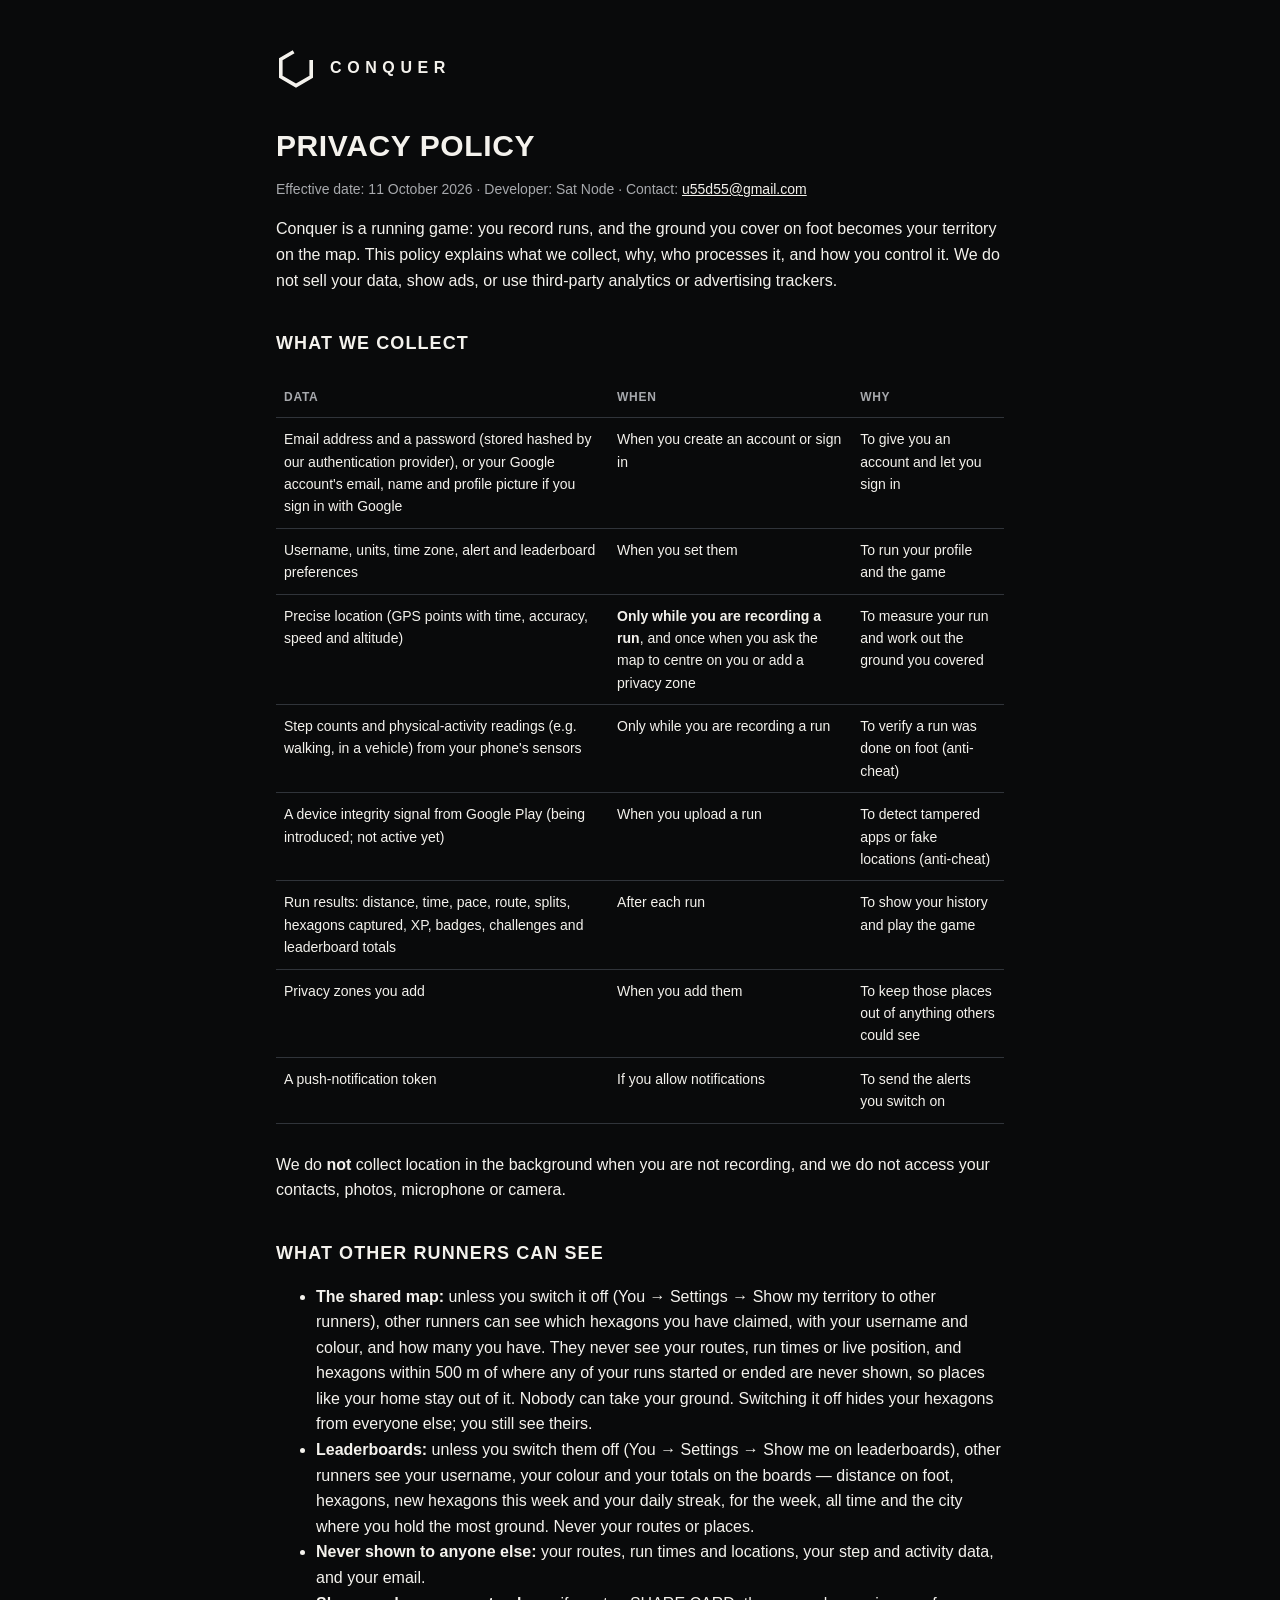
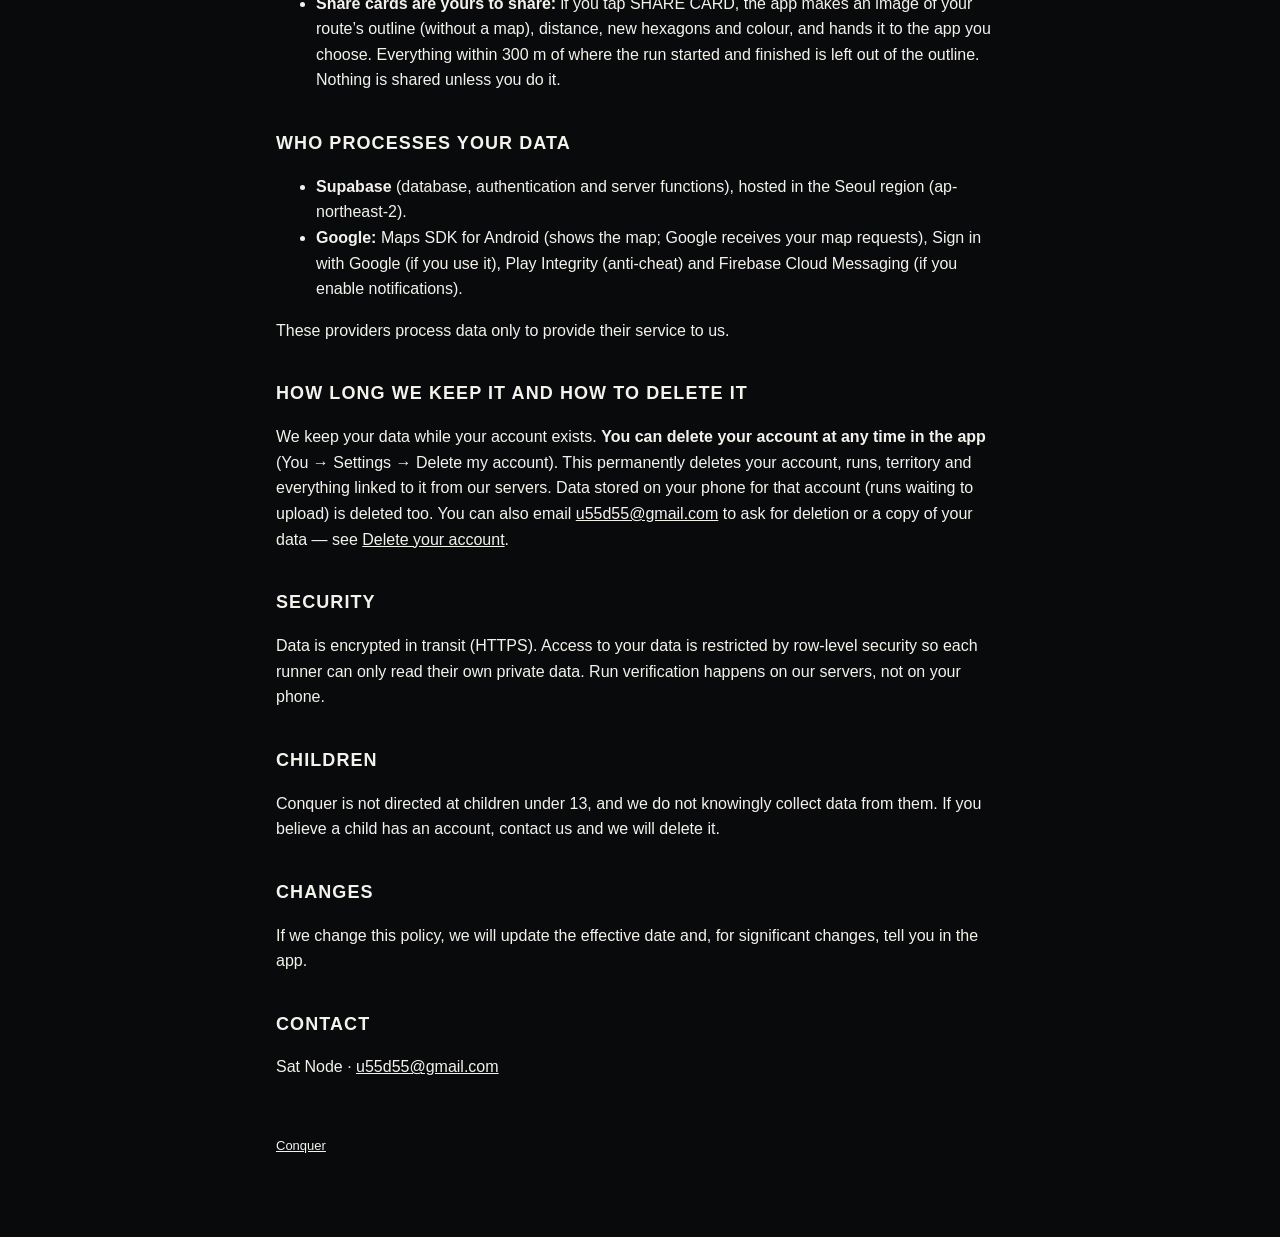
==== privacy/index.html @ f425d503 "Privacy policy: shared territory map (hexes only, 500 m start/end hidden, opt-out) Co-Authored-By: C" ====
<!doctype html>
<html lang="en">
<head>
<meta charset="utf-8">
<meta name="viewport" content="width=device-width, initial-scale=1">
<title>Conquer Privacy Policy</title>
<meta name="description" content="How the Conquer running app collects, uses and protects your data.">
<link rel="stylesheet" href="../style.css">
</head>
<body>
<main>
  <header>
    <svg viewBox="0 0 100 100" aria-hidden="true"><path d="M44 9.5 12 28v44l38 22 38-22V30" fill="none" stroke="#f4f2ed" stroke-width="9"/></svg>
    <a href="../">CONQUER</a>
  </header>
  <h1>Privacy policy</h1>
  <p class="meta">Effective date: 11 October 2026 · Developer: Sat Node · Contact: <a href="mailto:u55d55@gmail.com">u55d55@gmail.com</a></p>

  <p>Conquer is a running game: you record runs, and the ground you cover on foot becomes your territory on the map. This policy explains what we collect, why, who processes it, and how you control it. We do not sell your data, show ads, or use third-party analytics or advertising trackers.</p>

  <h2>What we collect</h2>
  <div class="table-wrap">
  <table>
    <thead><tr><th>Data</th><th>When</th><th>Why</th></tr></thead>
    <tbody>
      <tr><td>Email address and a password (stored hashed by our authentication provider), or your Google account's email, name and profile picture if you sign in with Google</td><td>When you create an account or sign in</td><td>To give you an account and let you sign in</td></tr>
      <tr><td>Username, units, time zone, alert and leaderboard preferences</td><td>When you set them</td><td>To run your profile and the game</td></tr>
      <tr><td>Precise location (GPS points with time, accuracy, speed and altitude)</td><td><strong>Only while you are recording a run</strong>, and once when you ask the map to centre on you or add a privacy zone</td><td>To measure your run and work out the ground you covered</td></tr>
      <tr><td>Step counts and physical-activity readings (e.g. walking, in a vehicle) from your phone's sensors</td><td>Only while you are recording a run</td><td>To verify a run was done on foot (anti-cheat)</td></tr>
      <tr><td>A device integrity signal from Google Play (being introduced; not active yet)</td><td>When you upload a run</td><td>To detect tampered apps or fake locations (anti-cheat)</td></tr>
      <tr><td>Run results: distance, time, pace, route, splits, hexagons captured, XP, badges, challenges and leaderboard totals</td><td>After each run</td><td>To show your history and play the game</td></tr>
      <tr><td>Privacy zones you add</td><td>When you add them</td><td>To keep those places out of anything others could see</td></tr>
      <tr><td>A push-notification token</td><td>If you allow notifications</td><td>To send the alerts you switch on</td></tr>
    </tbody>
  </table>
  </div>
  <p>We do <strong>not</strong> collect location in the background when you are not recording, and we do not access your contacts, photos, microphone or camera.</p>

  <h2>What other runners can see</h2>
  <ul>
    <li><strong>The shared map:</strong> unless you switch it off (You → Settings → Show my territory to other runners), other runners can see which hexagons you have claimed, with your username and colour, and how many you have. They never see your routes, run times or live position, and hexagons within 500 m of where any of your runs started or ended are never shown, so places like your home stay out of it. Nobody can take your ground. Switching it off hides your hexagons from everyone else; you still see theirs.</li>
    <li><strong>Leaderboards:</strong> unless you switch them off (You &rarr; Settings &rarr; Show me on leaderboards), other runners see your username, your colour and your totals on the boards &mdash; distance on foot, hexagons, new hexagons this week and your daily streak, for the week, all time and the city where you hold the most ground. Never your routes or places.</li>
    <li><strong>Never shown to anyone else:</strong> your routes, run times and locations, your step and activity data, and your email.</li>
    <li><strong>Share cards are yours to share:</strong> if you tap SHARE CARD, the app makes an image of your route&rsquo;s outline (without a map), distance, new hexagons and colour, and hands it to the app you choose. Everything within 300 m of where the run started and finished is left out of the outline. Nothing is shared unless you do it.</li>
  </ul>

  <h2>Who processes your data</h2>
  <ul>
    <li><strong>Supabase</strong> (database, authentication and server functions), hosted in the Seoul region (ap-northeast-2).</li>
    <li><strong>Google:</strong> Maps SDK for Android (shows the map; Google receives your map requests), Sign in with Google (if you use it), Play Integrity (anti-cheat) and Firebase Cloud Messaging (if you enable notifications).</li>
  </ul>
  <p>These providers process data only to provide their service to us.</p>

  <h2>How long we keep it and how to delete it</h2>
  <p>We keep your data while your account exists. <strong>You can delete your account at any time in the app</strong> (You → Settings → Delete my account). This permanently deletes your account, runs, territory and everything linked to it from our servers. Data stored on your phone for that account (runs waiting to upload) is deleted too. You can also email <a href="mailto:u55d55@gmail.com">u55d55@gmail.com</a> to ask for deletion or a copy of your data — see <a href="../delete-account/">Delete your account</a>.</p>

  <h2>Security</h2>
  <p>Data is encrypted in transit (HTTPS). Access to your data is restricted by row-level security so each runner can only read their own private data. Run verification happens on our servers, not on your phone.</p>

  <h2>Children</h2>
  <p>Conquer is not directed at children under 13, and we do not knowingly collect data from them. If you believe a child has an account, contact us and we will delete it.</p>

  <h2>Changes</h2>
  <p>If we change this policy, we will update the effective date and, for significant changes, tell you in the app.</p>

  <h2>Contact</h2>
  <p>Sat Node · <a href="mailto:u55d55@gmail.com">u55d55@gmail.com</a></p>
  <footer><a href="../">Conquer</a></footer>
</main>
</body>
</html>
---- style.css ----
:root {
  --bg: #090a0b;
  --panel: #181b1e;
  --line: #30343a;
  --text: #f4f2ed;
  --muted: #a7a9ad;
}
* { box-sizing: border-box; }
body {
  margin: 0;
  background: var(--bg);
  color: var(--text);
  font: 16px/1.6 -apple-system, "Segoe UI", Roboto, Helvetica, Arial, sans-serif;
}
main { max-width: 760px; margin: 0 auto; padding: 48px 16px 80px; }
header { display: flex; align-items: center; gap: 14px; margin-bottom: 40px; }
header svg { width: 40px; height: 40px; flex: none; }
header a { color: var(--text); text-decoration: none; font-weight: 700; letter-spacing: 0.35em; }
h1 { font-size: 30px; line-height: 1.2; text-transform: uppercase; letter-spacing: 0.02em; margin: 0 0 8px; }
h2 { font-size: 18px; text-transform: uppercase; letter-spacing: 0.06em; margin: 36px 0 8px; }
p, li { color: var(--text); }
.meta { color: var(--muted); font-size: 14px; }
a { color: var(--text); }
table { width: 100%; border-collapse: collapse; margin: 12px 0; font-size: 14px; }
th, td { text-align: left; vertical-align: top; padding: 10px 8px; border-bottom: 1px solid var(--line); }
th { color: var(--muted); font-weight: 600; text-transform: uppercase; font-size: 12px; letter-spacing: 0.06em; }
.table-wrap { overflow-x: auto; }
.card { background: var(--panel); border: 1px solid var(--line); border-radius: 12px; padding: 20px; margin: 16px 0; }
footer { margin-top: 56px; color: var(--muted); font-size: 13px; }
nav a { margin-right: 18px; }
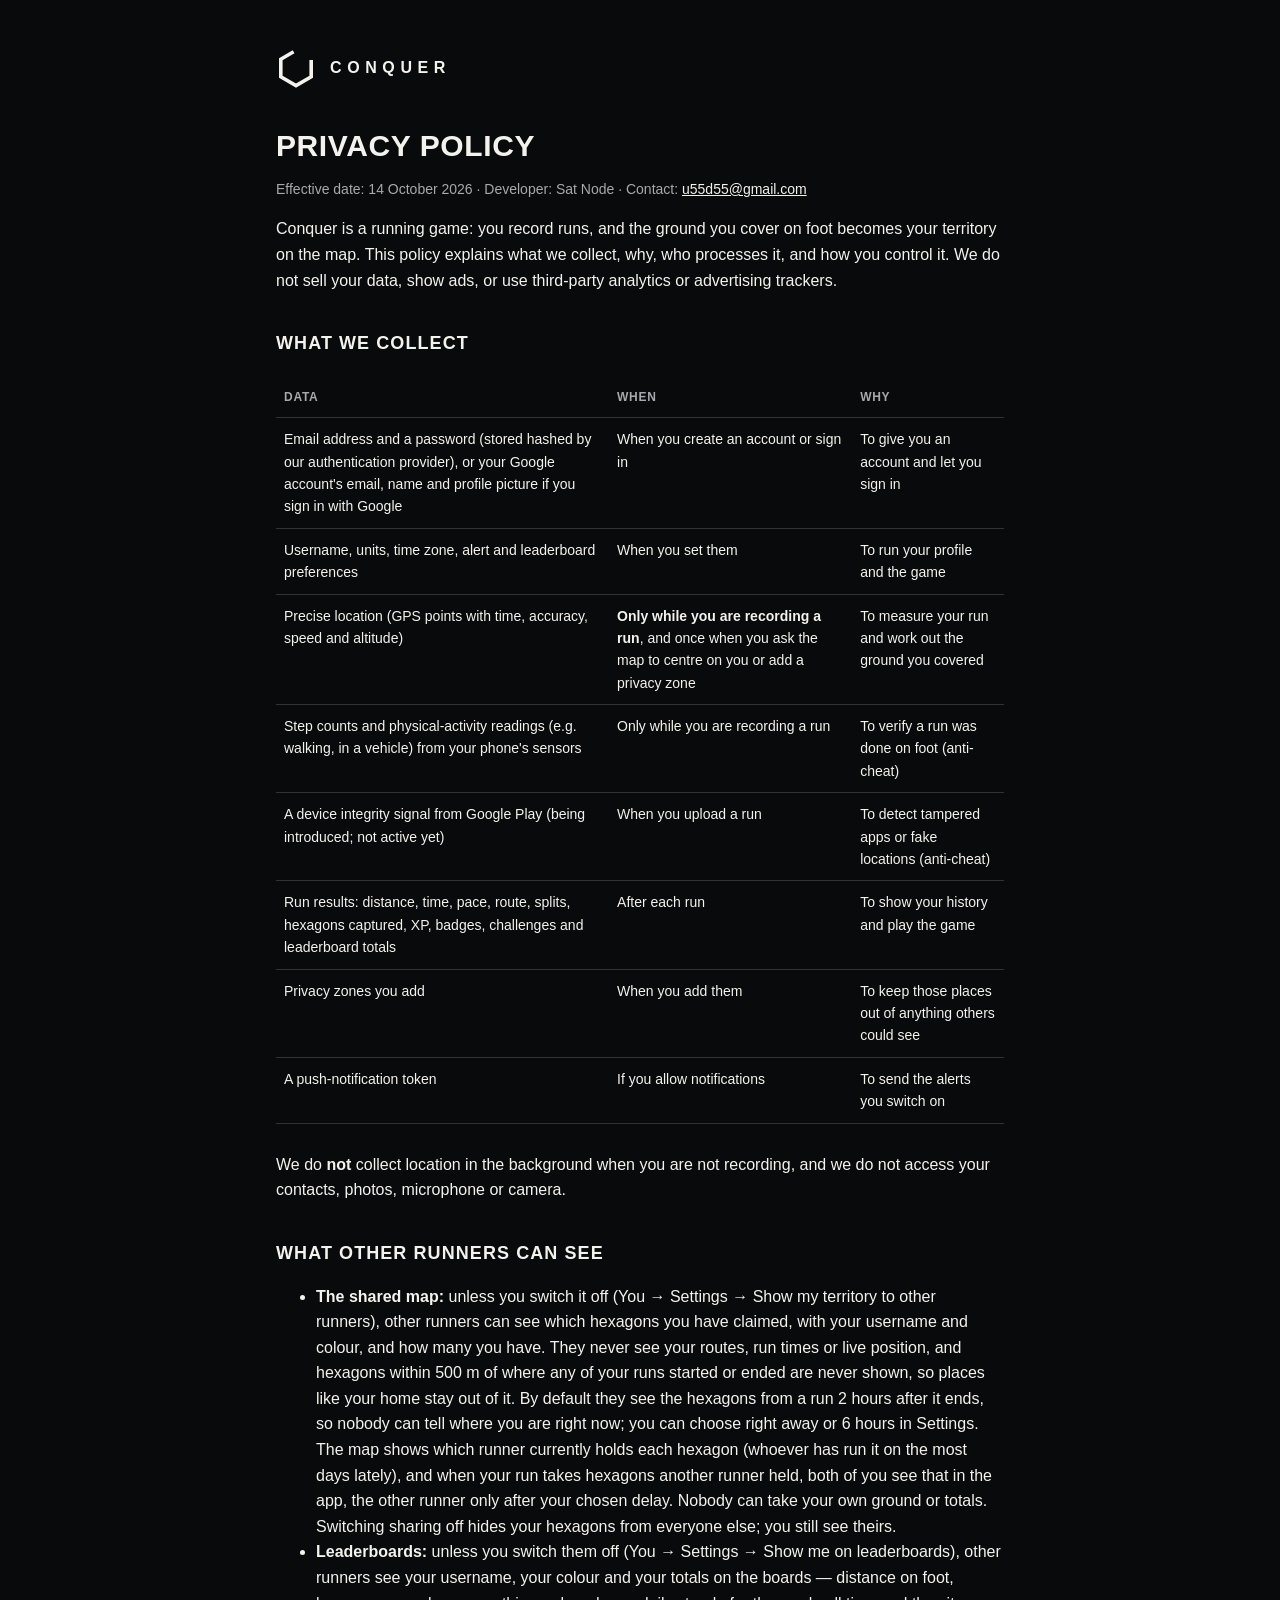
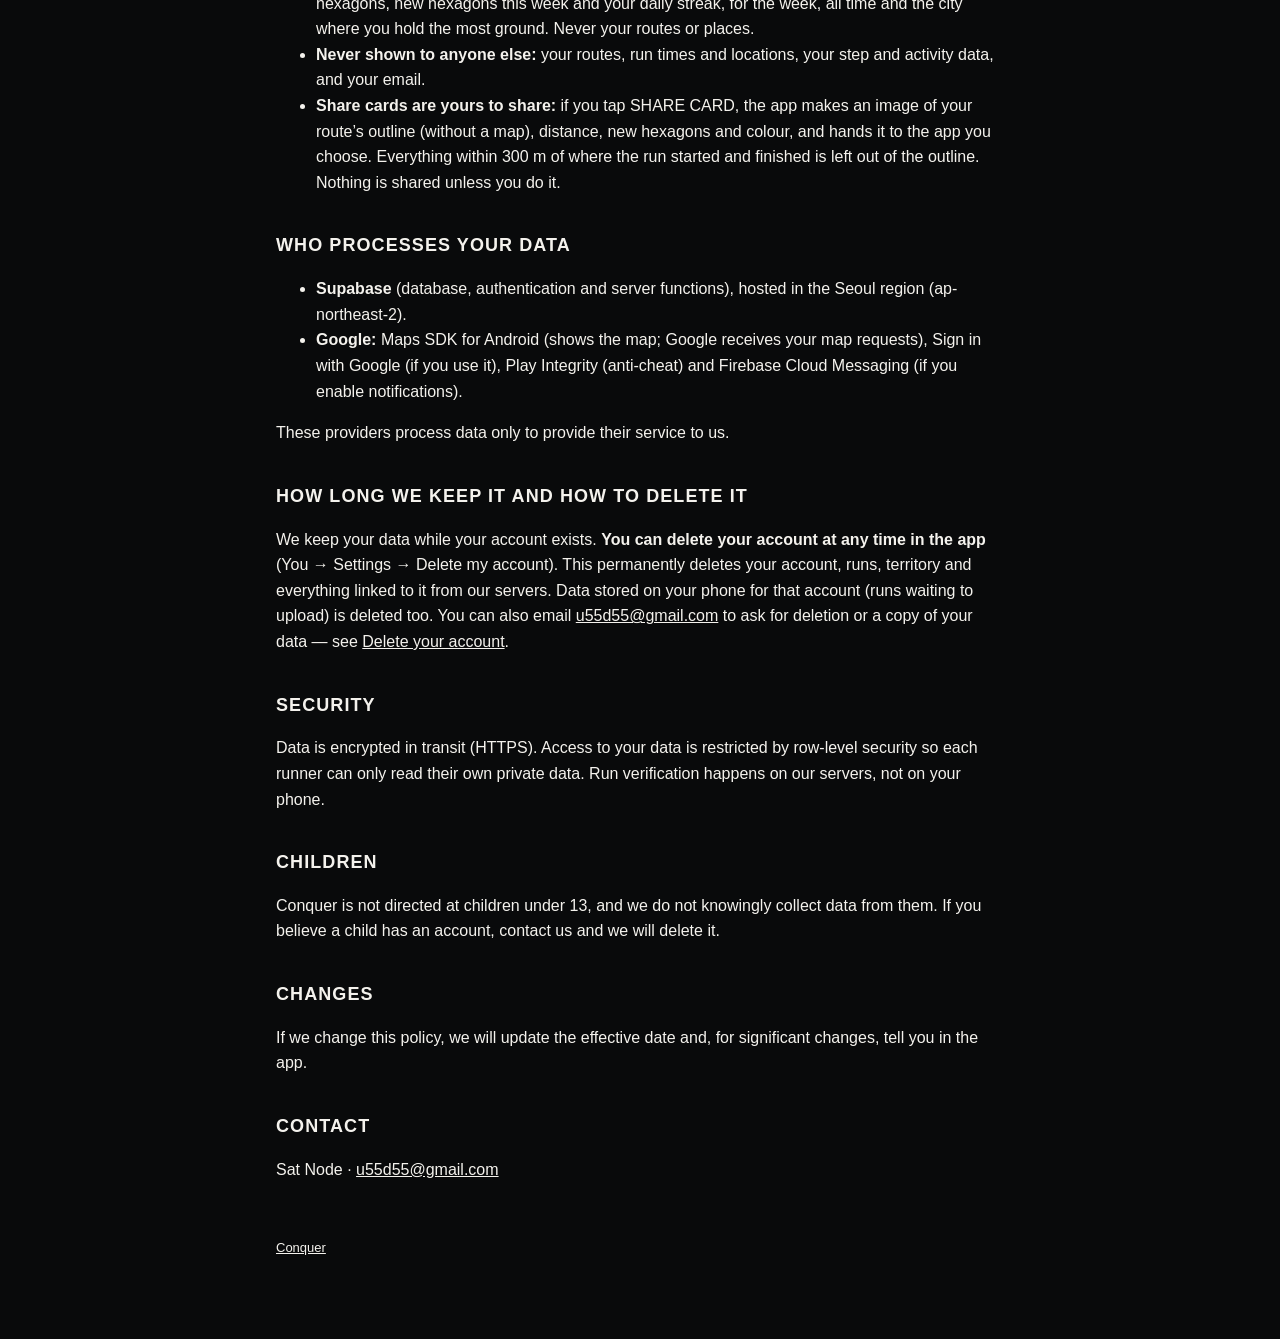
==== commit e83b974e: "Privacy policy: share delay, hex holders and takeover news Co-Authored-By: Claude Opus 5.5 <noreply@" ====
--- a/privacy/index.html
+++ b/privacy/index.html
@@ -14,7 +14,7 @@
     <a href="../">CONQUER</a>
   </header>
   <h1>Privacy policy</h1>
-  <p class="meta">Effective date: 11 October 2026 · Developer: Sat Node · Contact: <a href="mailto:u55d55@gmail.com">u55d55@gmail.com</a></p>
+  <p class="meta">Effective date: 14 October 2026 · Developer: Sat Node · Contact: <a href="mailto:u55d55@gmail.com">u55d55@gmail.com</a></p>
 
   <p>Conquer is a running game: you record runs, and the ground you cover on foot becomes your territory on the map. This policy explains what we collect, why, who processes it, and how you control it. We do not sell your data, show ads, or use third-party analytics or advertising trackers.</p>
 
@@ -38,7 +38,7 @@
 
   <h2>What other runners can see</h2>
   <ul>
-    <li><strong>The shared map:</strong> unless you switch it off (You → Settings → Show my territory to other runners), other runners can see which hexagons you have claimed, with your username and colour, and how many you have. They never see your routes, run times or live position, and hexagons within 500 m of where any of your runs started or ended are never shown, so places like your home stay out of it. Nobody can take your ground. Switching it off hides your hexagons from everyone else; you still see theirs.</li>
+    <li><strong>The shared map:</strong> unless you switch it off (You → Settings → Show my territory to other runners), other runners can see which hexagons you have claimed, with your username and colour, and how many you have. They never see your routes, run times or live position, and hexagons within 500 m of where any of your runs started or ended are never shown, so places like your home stay out of it. By default they see the hexagons from a run 2 hours after it ends, so nobody can tell where you are right now; you can choose right away or 6 hours in Settings. The map shows which runner currently holds each hexagon (whoever has run it on the most days lately), and when your run takes hexagons another runner held, both of you see that in the app, the other runner only after your chosen delay. Nobody can take your own ground or totals. Switching sharing off hides your hexagons from everyone else; you still see theirs.</li>
     <li><strong>Leaderboards:</strong> unless you switch them off (You &rarr; Settings &rarr; Show me on leaderboards), other runners see your username, your colour and your totals on the boards &mdash; distance on foot, hexagons, new hexagons this week and your daily streak, for the week, all time and the city where you hold the most ground. Never your routes or places.</li>
     <li><strong>Never shown to anyone else:</strong> your routes, run times and locations, your step and activity data, and your email.</li>
     <li><strong>Share cards are yours to share:</strong> if you tap SHARE CARD, the app makes an image of your route&rsquo;s outline (without a map), distance, new hexagons and colour, and hands it to the app you choose. Everything within 300 m of where the run started and finished is left out of the outline. Nothing is shared unless you do it.</li>
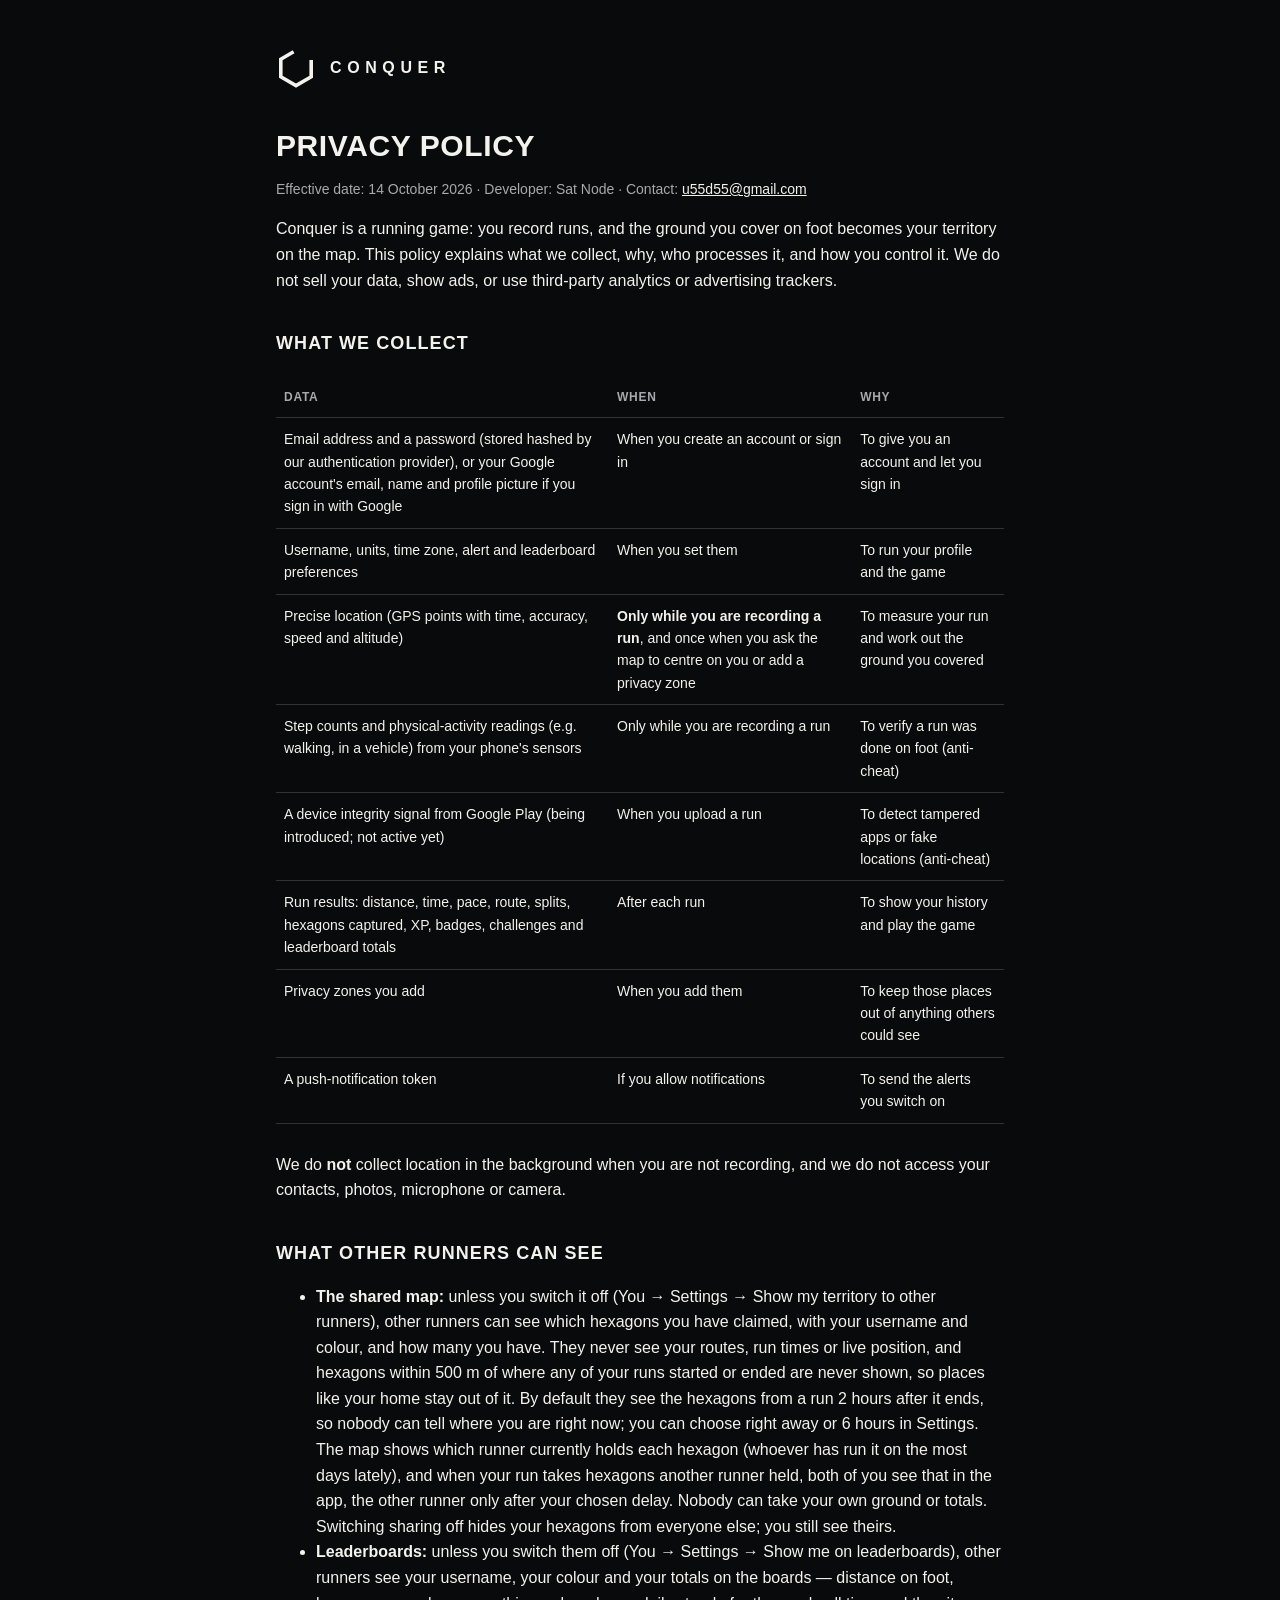
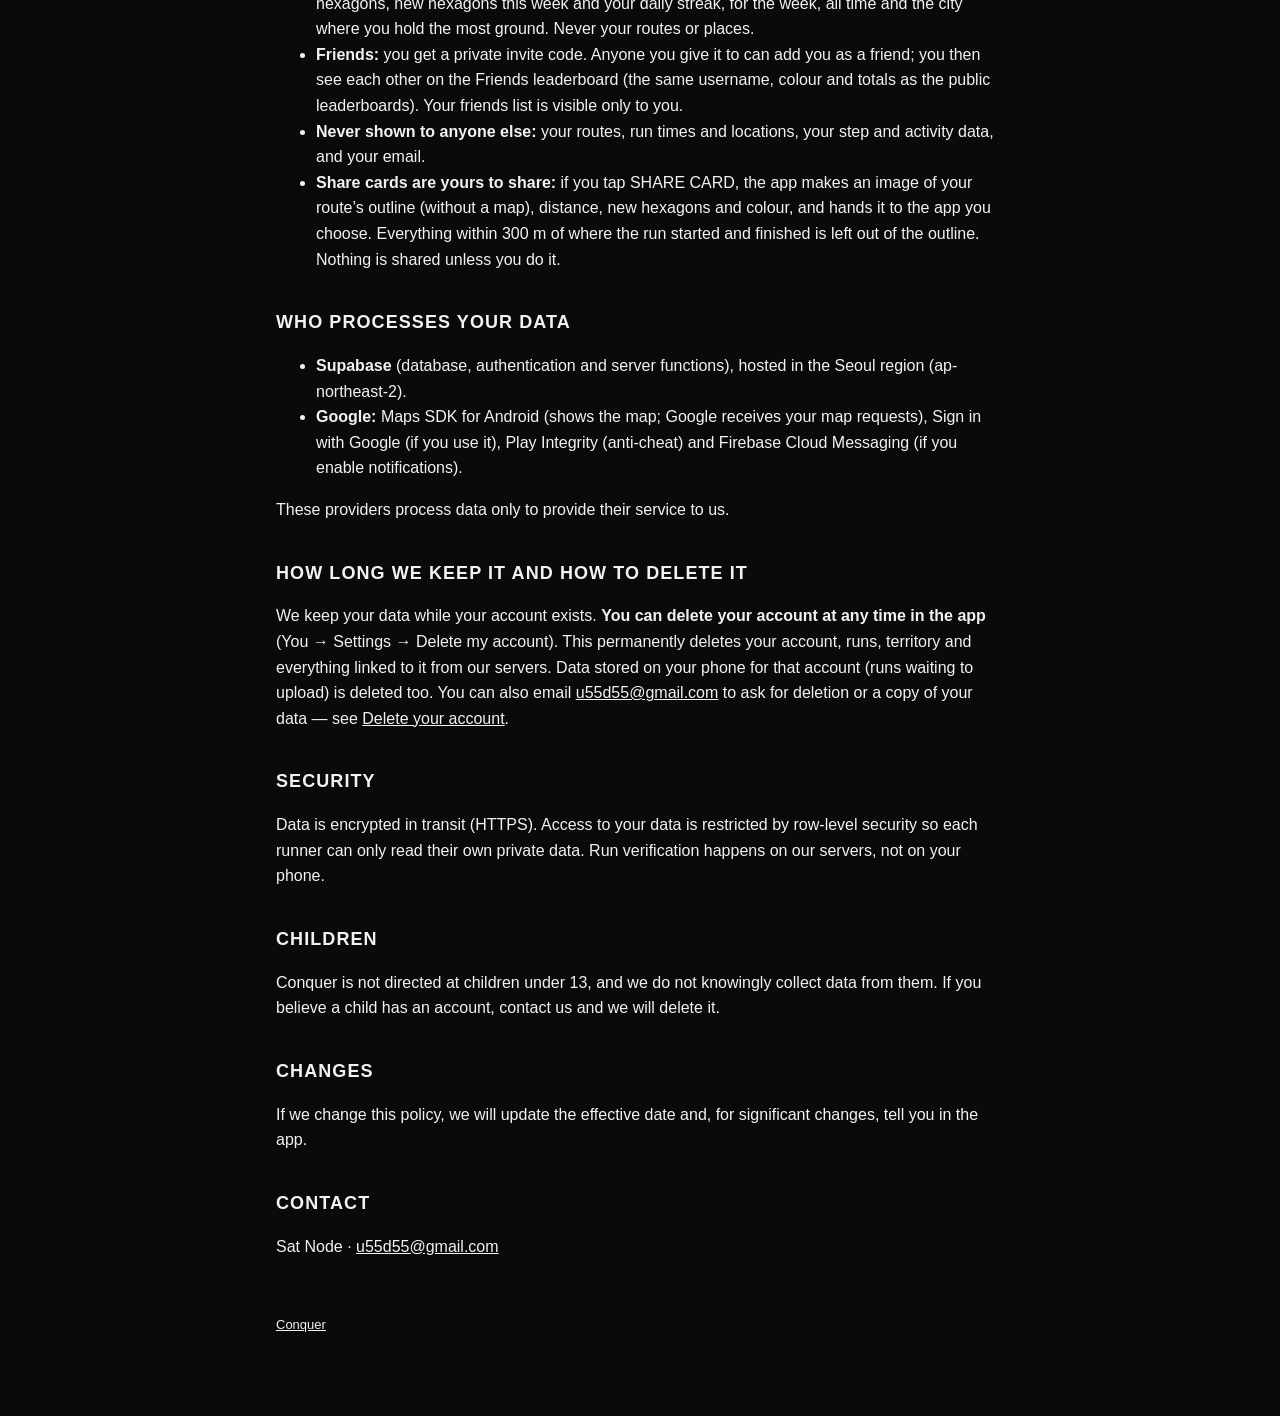
==== commit 1ade61dc: "Privacy policy: friends and invite codes Co-Authored-By: Claude Opus 5.5 <noreply@anthropic.com>" ====
--- a/privacy/index.html
+++ b/privacy/index.html
@@ -40,6 +40,7 @@
   <ul>
     <li><strong>The shared map:</strong> unless you switch it off (You → Settings → Show my territory to other runners), other runners can see which hexagons you have claimed, with your username and colour, and how many you have. They never see your routes, run times or live position, and hexagons within 500 m of where any of your runs started or ended are never shown, so places like your home stay out of it. By default they see the hexagons from a run 2 hours after it ends, so nobody can tell where you are right now; you can choose right away or 6 hours in Settings. The map shows which runner currently holds each hexagon (whoever has run it on the most days lately), and when your run takes hexagons another runner held, both of you see that in the app, the other runner only after your chosen delay. Nobody can take your own ground or totals. Switching sharing off hides your hexagons from everyone else; you still see theirs.</li>
     <li><strong>Leaderboards:</strong> unless you switch them off (You &rarr; Settings &rarr; Show me on leaderboards), other runners see your username, your colour and your totals on the boards &mdash; distance on foot, hexagons, new hexagons this week and your daily streak, for the week, all time and the city where you hold the most ground. Never your routes or places.</li>
+    <li><strong>Friends:</strong> you get a private invite code. Anyone you give it to can add you as a friend; you then see each other on the Friends leaderboard (the same username, colour and totals as the public leaderboards). Your friends list is visible only to you.</li>
     <li><strong>Never shown to anyone else:</strong> your routes, run times and locations, your step and activity data, and your email.</li>
     <li><strong>Share cards are yours to share:</strong> if you tap SHARE CARD, the app makes an image of your route&rsquo;s outline (without a map), distance, new hexagons and colour, and hands it to the app you choose. Everything within 300 m of where the run started and finished is left out of the outline. Nothing is shared unless you do it.</li>
   </ul>
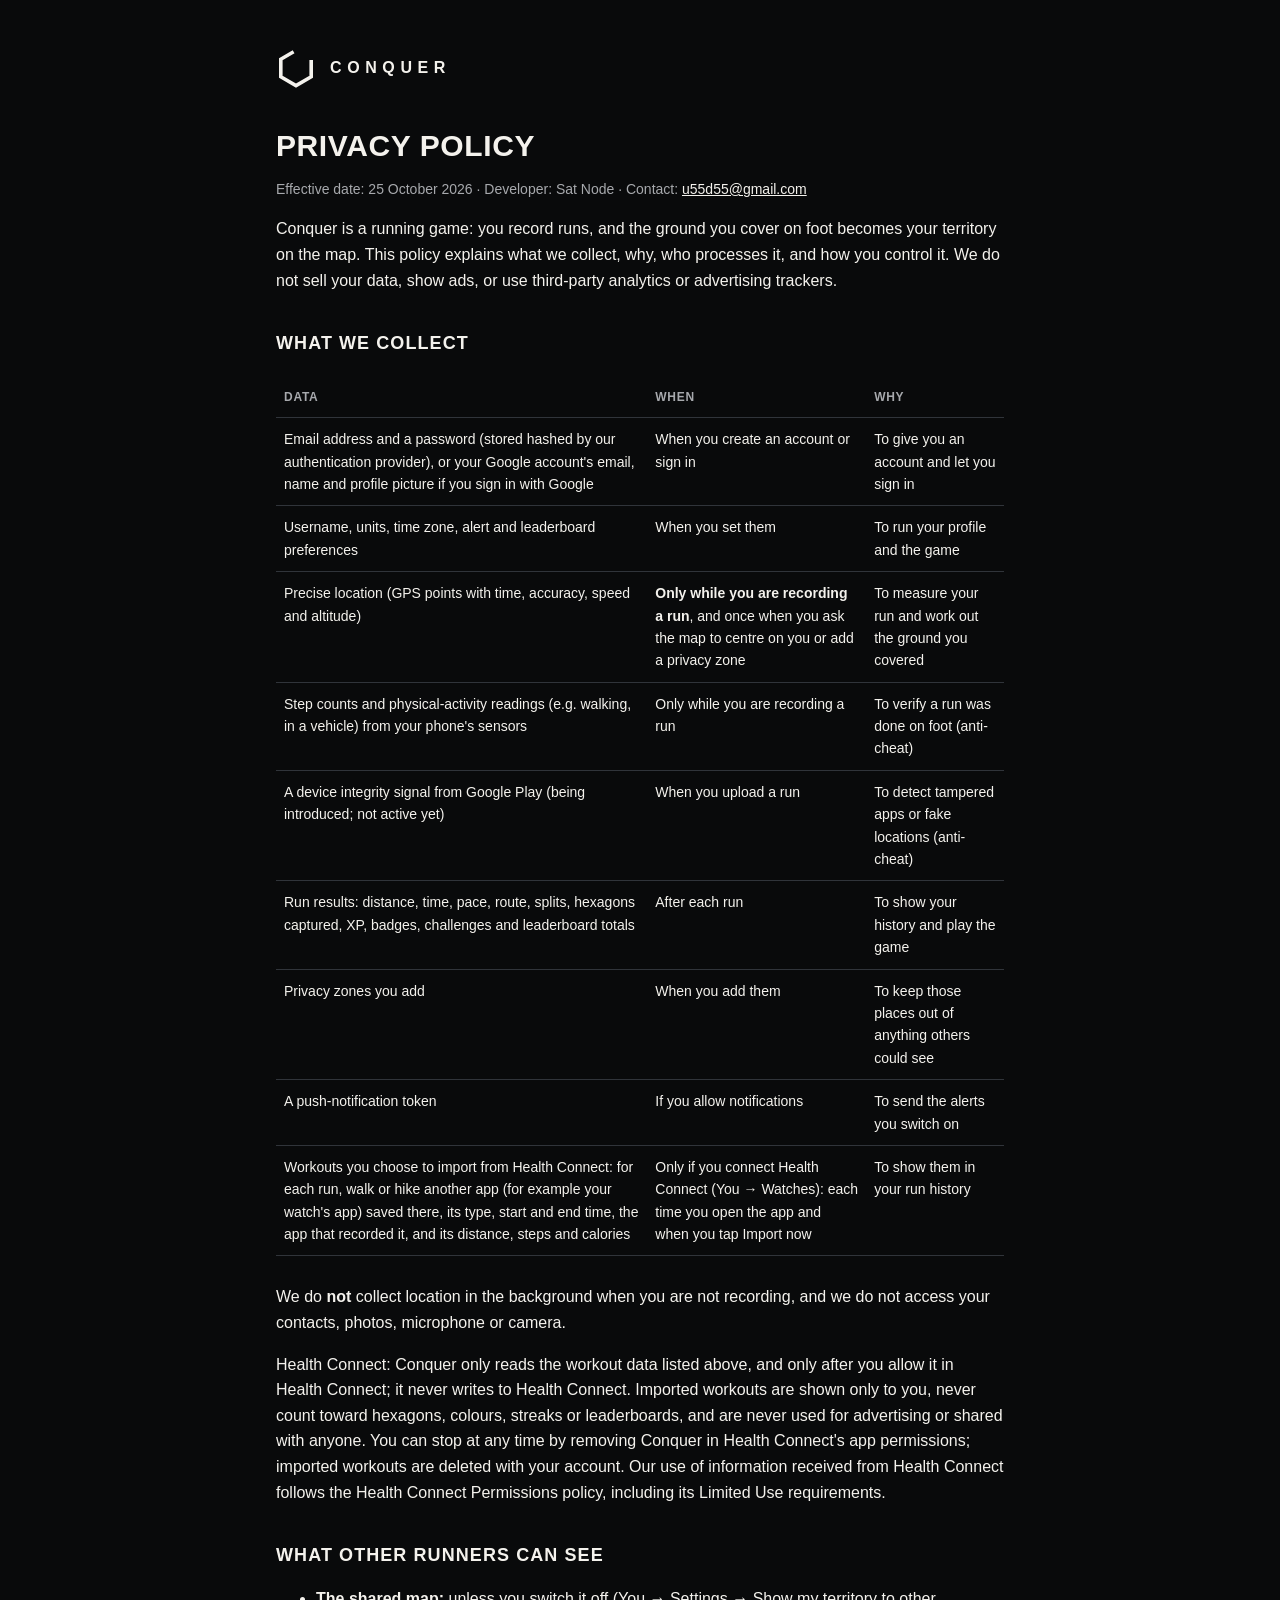
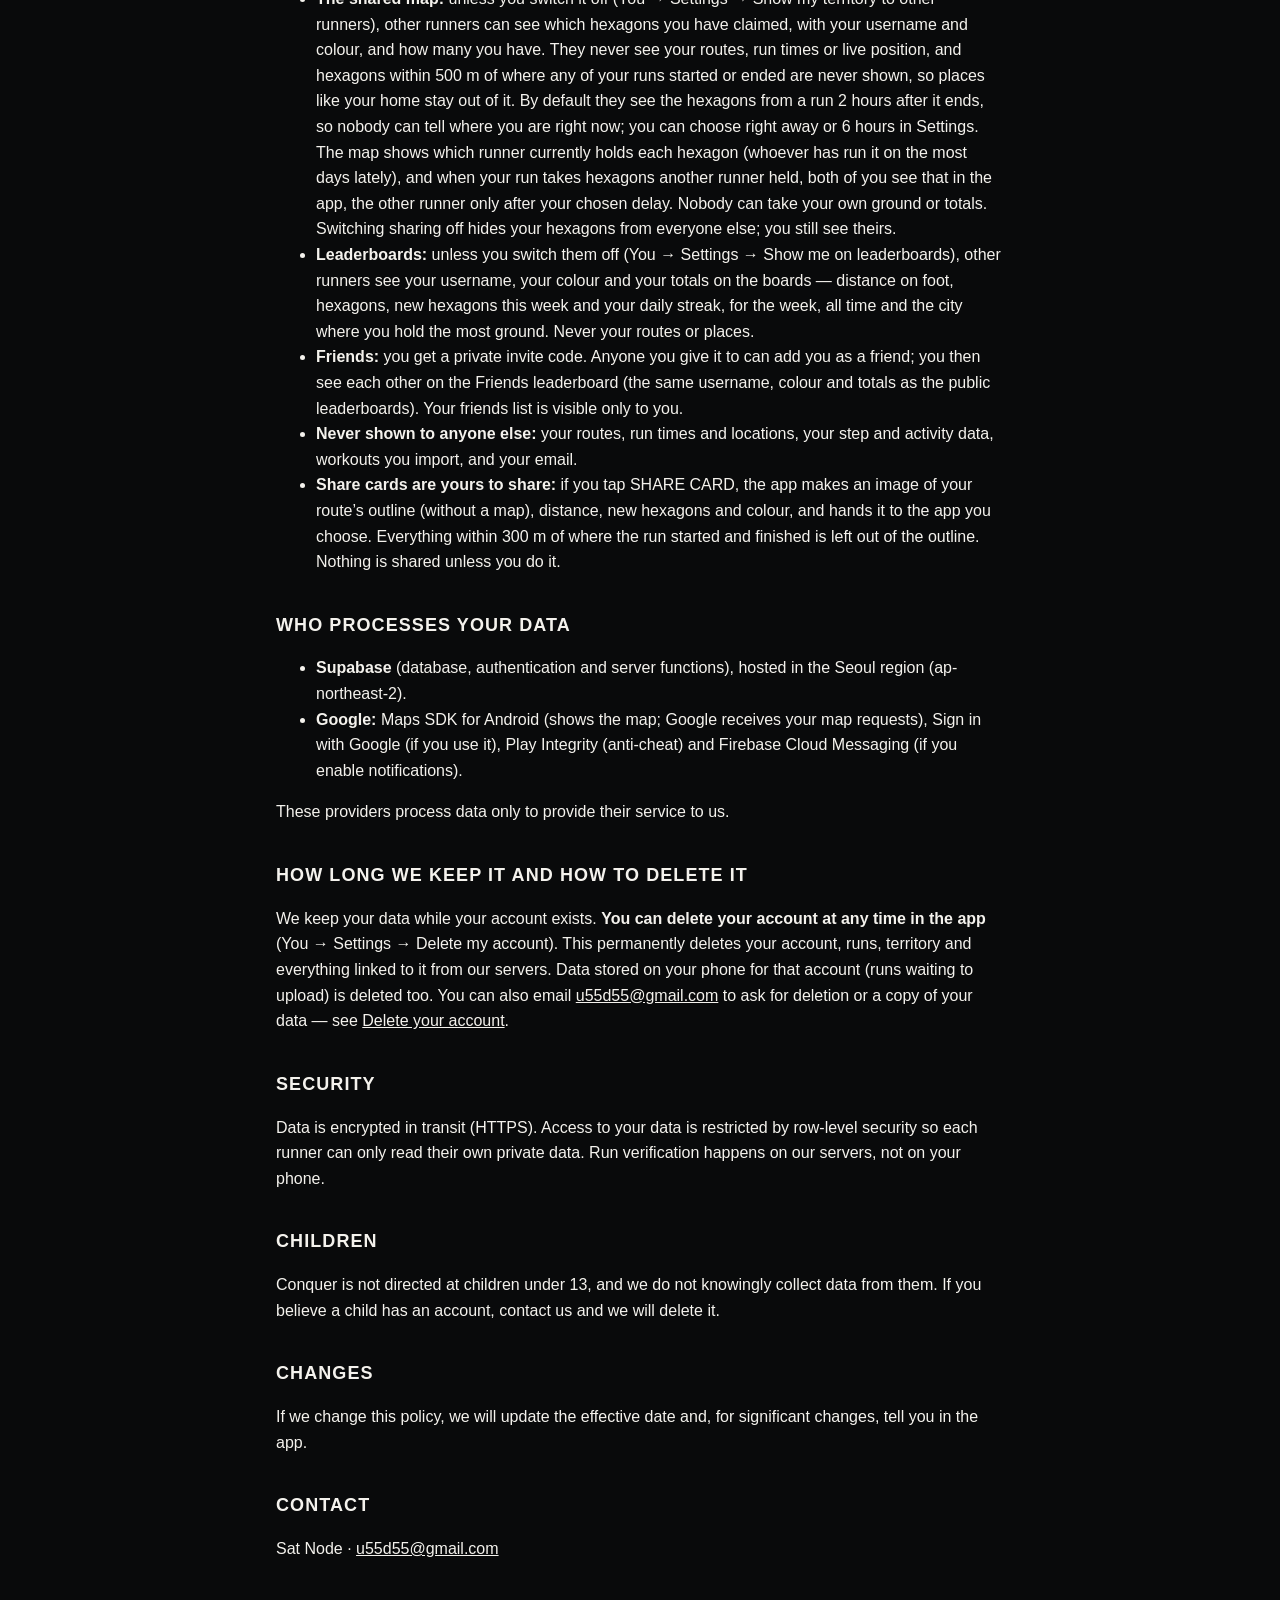
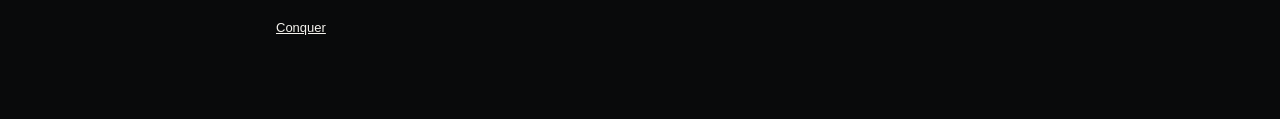
==== commit e1cd0daf: "Privacy policy: Health Connect workout import Co-Authored-By: Claude Opus 5.5 <noreply@anthropic.com" ====
--- a/privacy/index.html
+++ b/privacy/index.html
@@ -14,7 +14,7 @@
     <a href="../">CONQUER</a>
   </header>
   <h1>Privacy policy</h1>
-  <p class="meta">Effective date: 14 October 2026 · Developer: Sat Node · Contact: <a href="mailto:u55d55@gmail.com">u55d55@gmail.com</a></p>
+  <p class="meta">Effective date: 25 October 2026 · Developer: Sat Node · Contact: <a href="mailto:u55d55@gmail.com">u55d55@gmail.com</a></p>
 
   <p>Conquer is a running game: you record runs, and the ground you cover on foot becomes your territory on the map. This policy explains what we collect, why, who processes it, and how you control it. We do not sell your data, show ads, or use third-party analytics or advertising trackers.</p>
 
@@ -31,17 +31,19 @@
       <tr><td>Run results: distance, time, pace, route, splits, hexagons captured, XP, badges, challenges and leaderboard totals</td><td>After each run</td><td>To show your history and play the game</td></tr>
       <tr><td>Privacy zones you add</td><td>When you add them</td><td>To keep those places out of anything others could see</td></tr>
       <tr><td>A push-notification token</td><td>If you allow notifications</td><td>To send the alerts you switch on</td></tr>
+      <tr><td>Workouts you choose to import from Health Connect: for each run, walk or hike another app (for example your watch's app) saved there, its type, start and end time, the app that recorded it, and its distance, steps and calories</td><td>Only if you connect Health Connect (You → Watches): each time you open the app and when you tap Import now</td><td>To show them in your run history</td></tr>
     </tbody>
   </table>
   </div>
   <p>We do <strong>not</strong> collect location in the background when you are not recording, and we do not access your contacts, photos, microphone or camera.</p>
+  <p>Health Connect: Conquer only reads the workout data listed above, and only after you allow it in Health Connect; it never writes to Health Connect. Imported workouts are shown only to you, never count toward hexagons, colours, streaks or leaderboards, and are never used for advertising or shared with anyone. You can stop at any time by removing Conquer in Health Connect's app permissions; imported workouts are deleted with your account. Our use of information received from Health Connect follows the Health Connect Permissions policy, including its Limited Use requirements.</p>
 
   <h2>What other runners can see</h2>
   <ul>
     <li><strong>The shared map:</strong> unless you switch it off (You → Settings → Show my territory to other runners), other runners can see which hexagons you have claimed, with your username and colour, and how many you have. They never see your routes, run times or live position, and hexagons within 500 m of where any of your runs started or ended are never shown, so places like your home stay out of it. By default they see the hexagons from a run 2 hours after it ends, so nobody can tell where you are right now; you can choose right away or 6 hours in Settings. The map shows which runner currently holds each hexagon (whoever has run it on the most days lately), and when your run takes hexagons another runner held, both of you see that in the app, the other runner only after your chosen delay. Nobody can take your own ground or totals. Switching sharing off hides your hexagons from everyone else; you still see theirs.</li>
     <li><strong>Leaderboards:</strong> unless you switch them off (You &rarr; Settings &rarr; Show me on leaderboards), other runners see your username, your colour and your totals on the boards &mdash; distance on foot, hexagons, new hexagons this week and your daily streak, for the week, all time and the city where you hold the most ground. Never your routes or places.</li>
     <li><strong>Friends:</strong> you get a private invite code. Anyone you give it to can add you as a friend; you then see each other on the Friends leaderboard (the same username, colour and totals as the public leaderboards). Your friends list is visible only to you.</li>
-    <li><strong>Never shown to anyone else:</strong> your routes, run times and locations, your step and activity data, and your email.</li>
+    <li><strong>Never shown to anyone else:</strong> your routes, run times and locations, your step and activity data, workouts you import, and your email.</li>
     <li><strong>Share cards are yours to share:</strong> if you tap SHARE CARD, the app makes an image of your route&rsquo;s outline (without a map), distance, new hexagons and colour, and hands it to the app you choose. Everything within 300 m of where the run started and finished is left out of the outline. Nothing is shared unless you do it.</li>
   </ul>
 
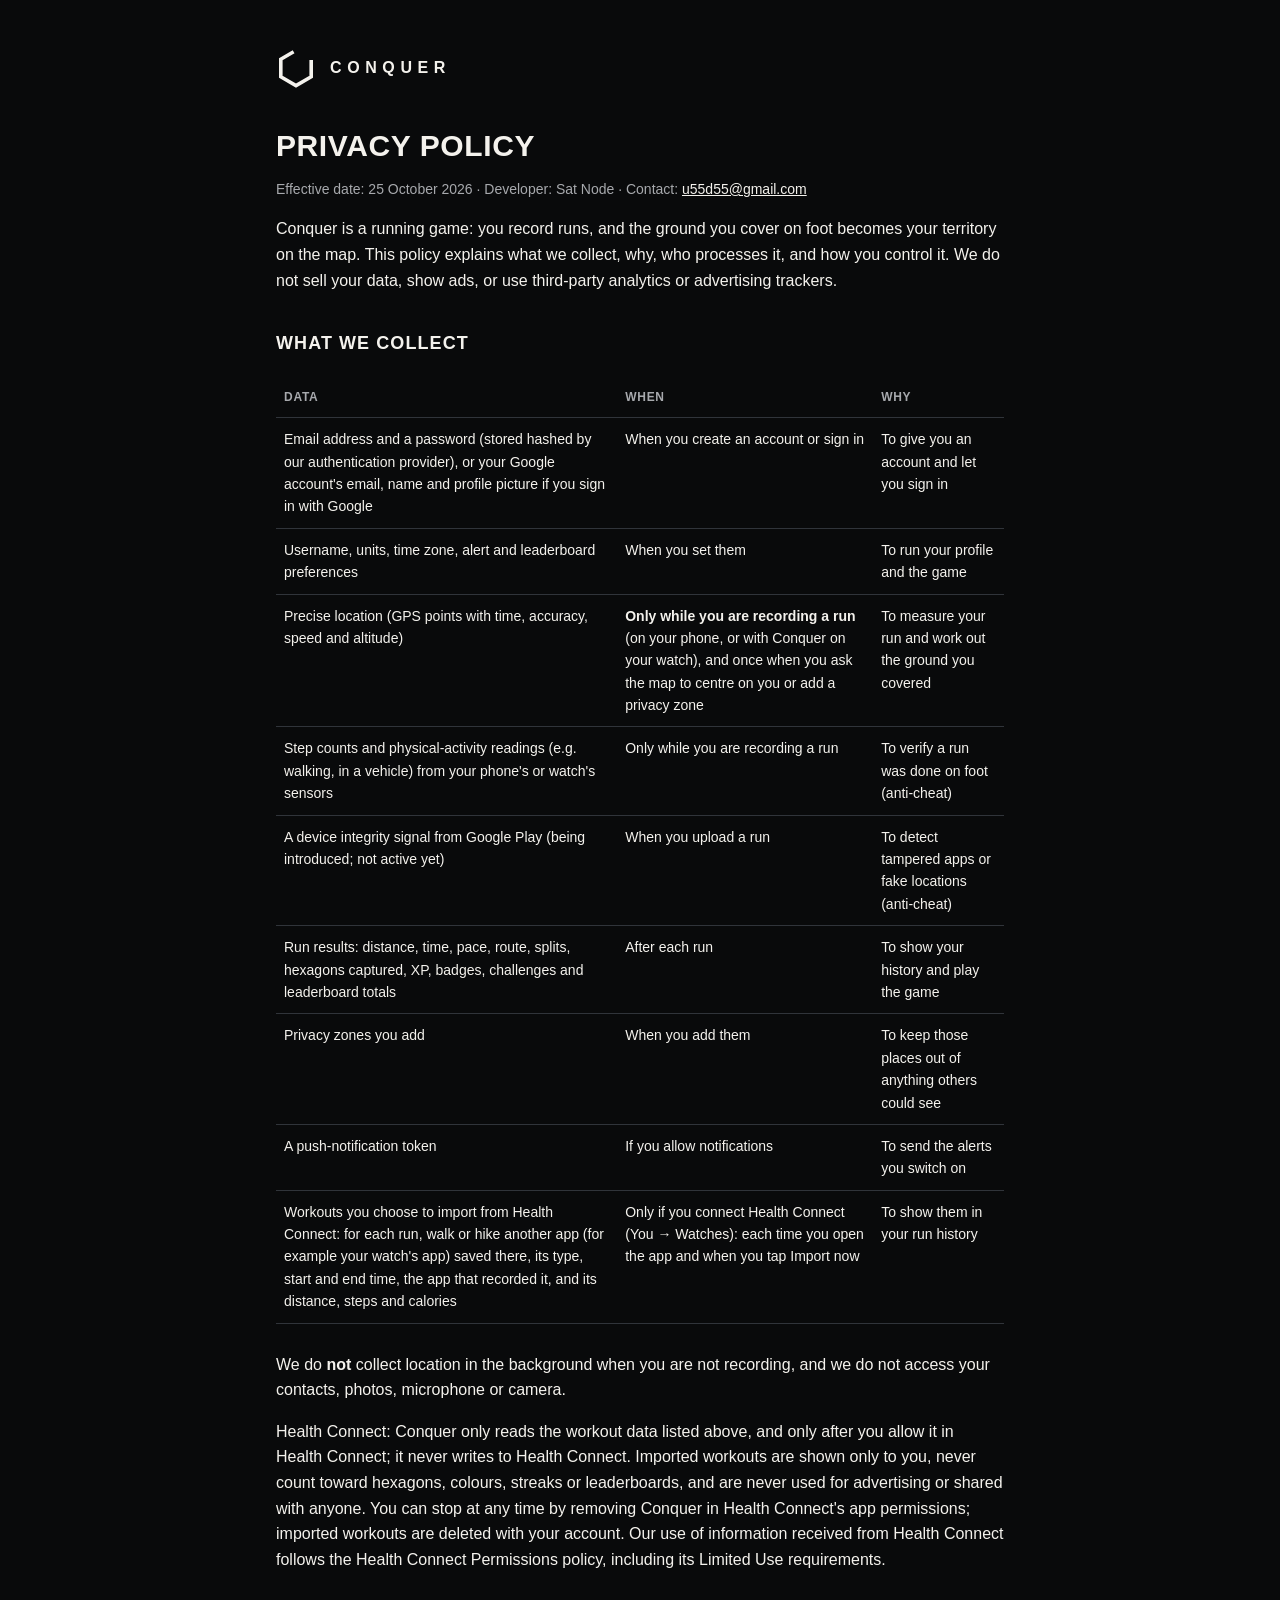
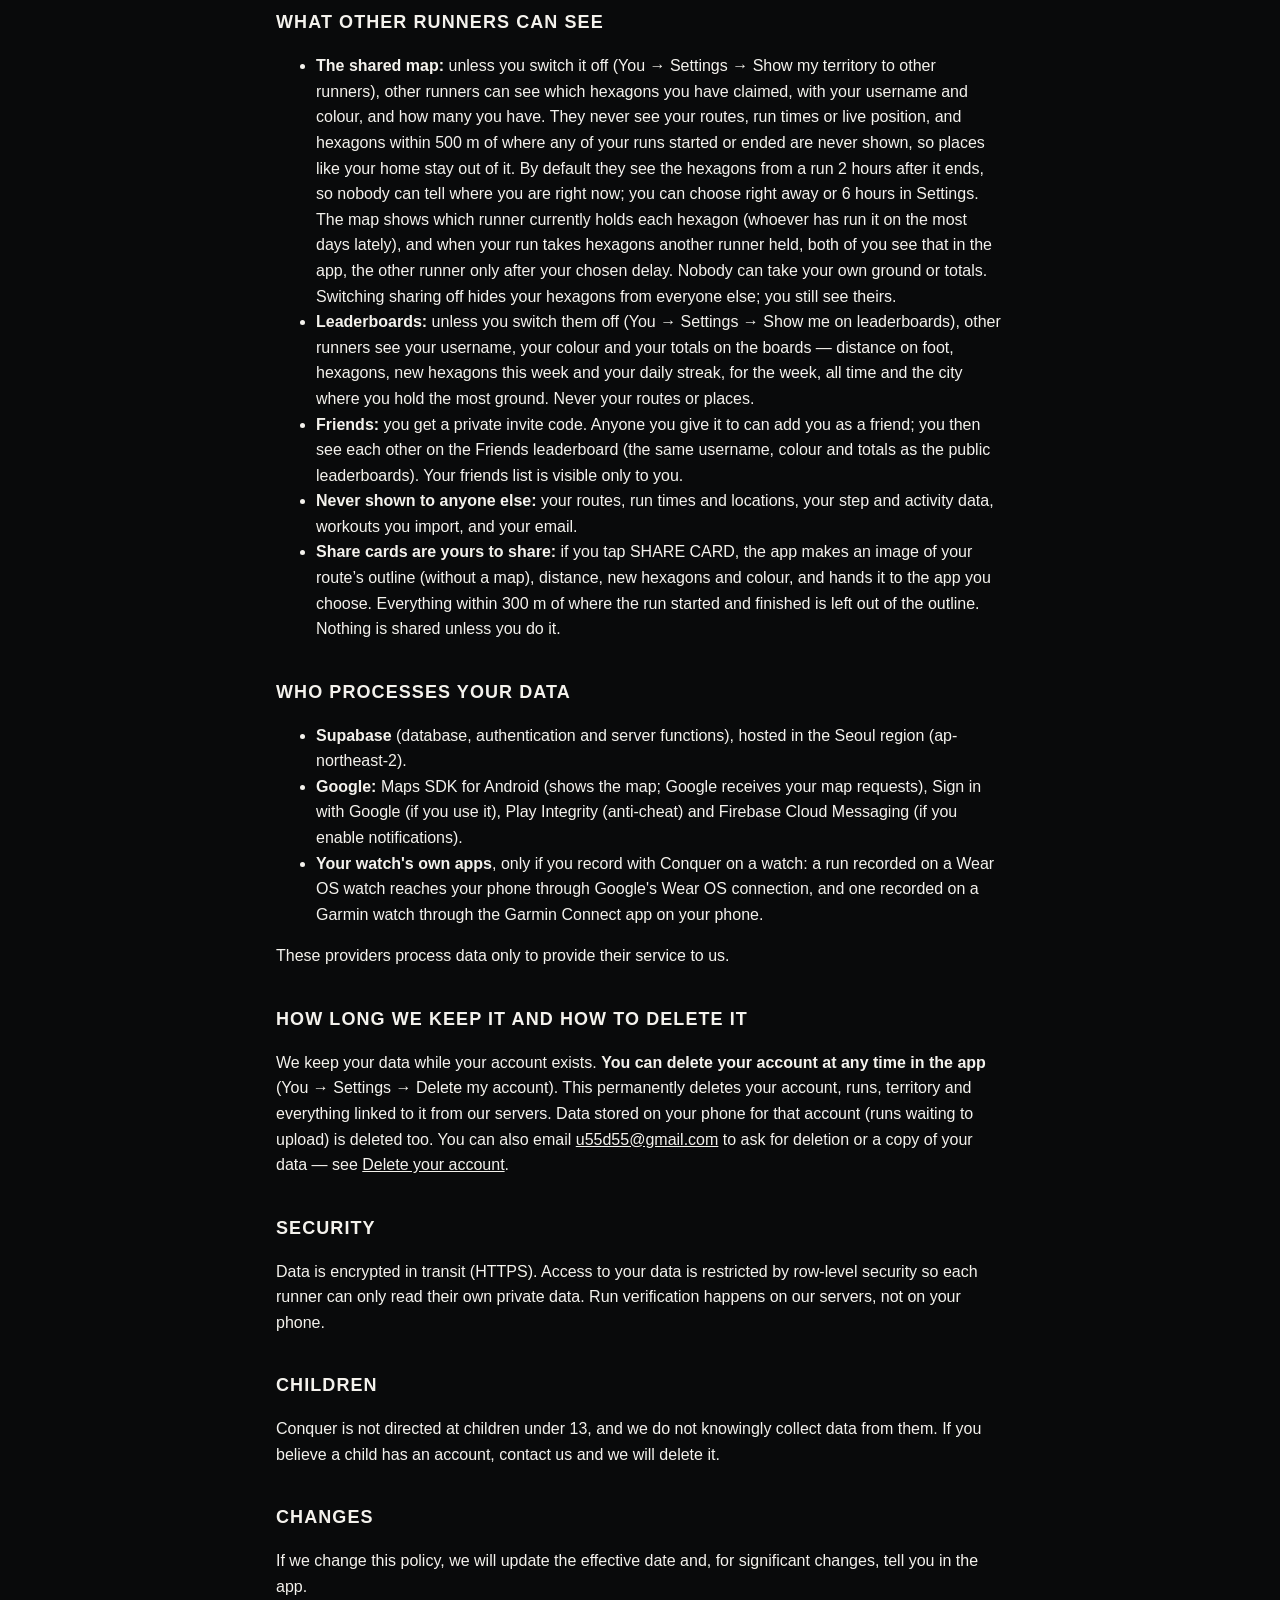
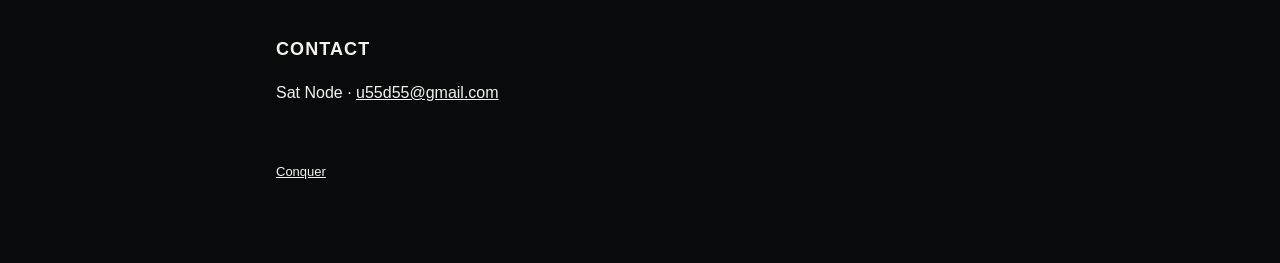
==== commit f2979a45: "Privacy policy: recording runs on a watch (Wear OS, Garmin) Co-Authored-By: Claude Opus 5.5 <noreply" ====
--- a/privacy/index.html
+++ b/privacy/index.html
@@ -25,8 +25,8 @@
     <tbody>
       <tr><td>Email address and a password (stored hashed by our authentication provider), or your Google account's email, name and profile picture if you sign in with Google</td><td>When you create an account or sign in</td><td>To give you an account and let you sign in</td></tr>
       <tr><td>Username, units, time zone, alert and leaderboard preferences</td><td>When you set them</td><td>To run your profile and the game</td></tr>
-      <tr><td>Precise location (GPS points with time, accuracy, speed and altitude)</td><td><strong>Only while you are recording a run</strong>, and once when you ask the map to centre on you or add a privacy zone</td><td>To measure your run and work out the ground you covered</td></tr>
-      <tr><td>Step counts and physical-activity readings (e.g. walking, in a vehicle) from your phone's sensors</td><td>Only while you are recording a run</td><td>To verify a run was done on foot (anti-cheat)</td></tr>
+      <tr><td>Precise location (GPS points with time, accuracy, speed and altitude)</td><td><strong>Only while you are recording a run</strong> (on your phone, or with Conquer on your watch), and once when you ask the map to centre on you or add a privacy zone</td><td>To measure your run and work out the ground you covered</td></tr>
+      <tr><td>Step counts and physical-activity readings (e.g. walking, in a vehicle) from your phone's or watch's sensors</td><td>Only while you are recording a run</td><td>To verify a run was done on foot (anti-cheat)</td></tr>
       <tr><td>A device integrity signal from Google Play (being introduced; not active yet)</td><td>When you upload a run</td><td>To detect tampered apps or fake locations (anti-cheat)</td></tr>
       <tr><td>Run results: distance, time, pace, route, splits, hexagons captured, XP, badges, challenges and leaderboard totals</td><td>After each run</td><td>To show your history and play the game</td></tr>
       <tr><td>Privacy zones you add</td><td>When you add them</td><td>To keep those places out of anything others could see</td></tr>
@@ -51,6 +51,7 @@
   <ul>
     <li><strong>Supabase</strong> (database, authentication and server functions), hosted in the Seoul region (ap-northeast-2).</li>
     <li><strong>Google:</strong> Maps SDK for Android (shows the map; Google receives your map requests), Sign in with Google (if you use it), Play Integrity (anti-cheat) and Firebase Cloud Messaging (if you enable notifications).</li>
+    <li><strong>Your watch's own apps</strong>, only if you record with Conquer on a watch: a run recorded on a Wear OS watch reaches your phone through Google's Wear OS connection, and one recorded on a Garmin watch through the Garmin Connect app on your phone.</li>
   </ul>
   <p>These providers process data only to provide their service to us.</p>
 
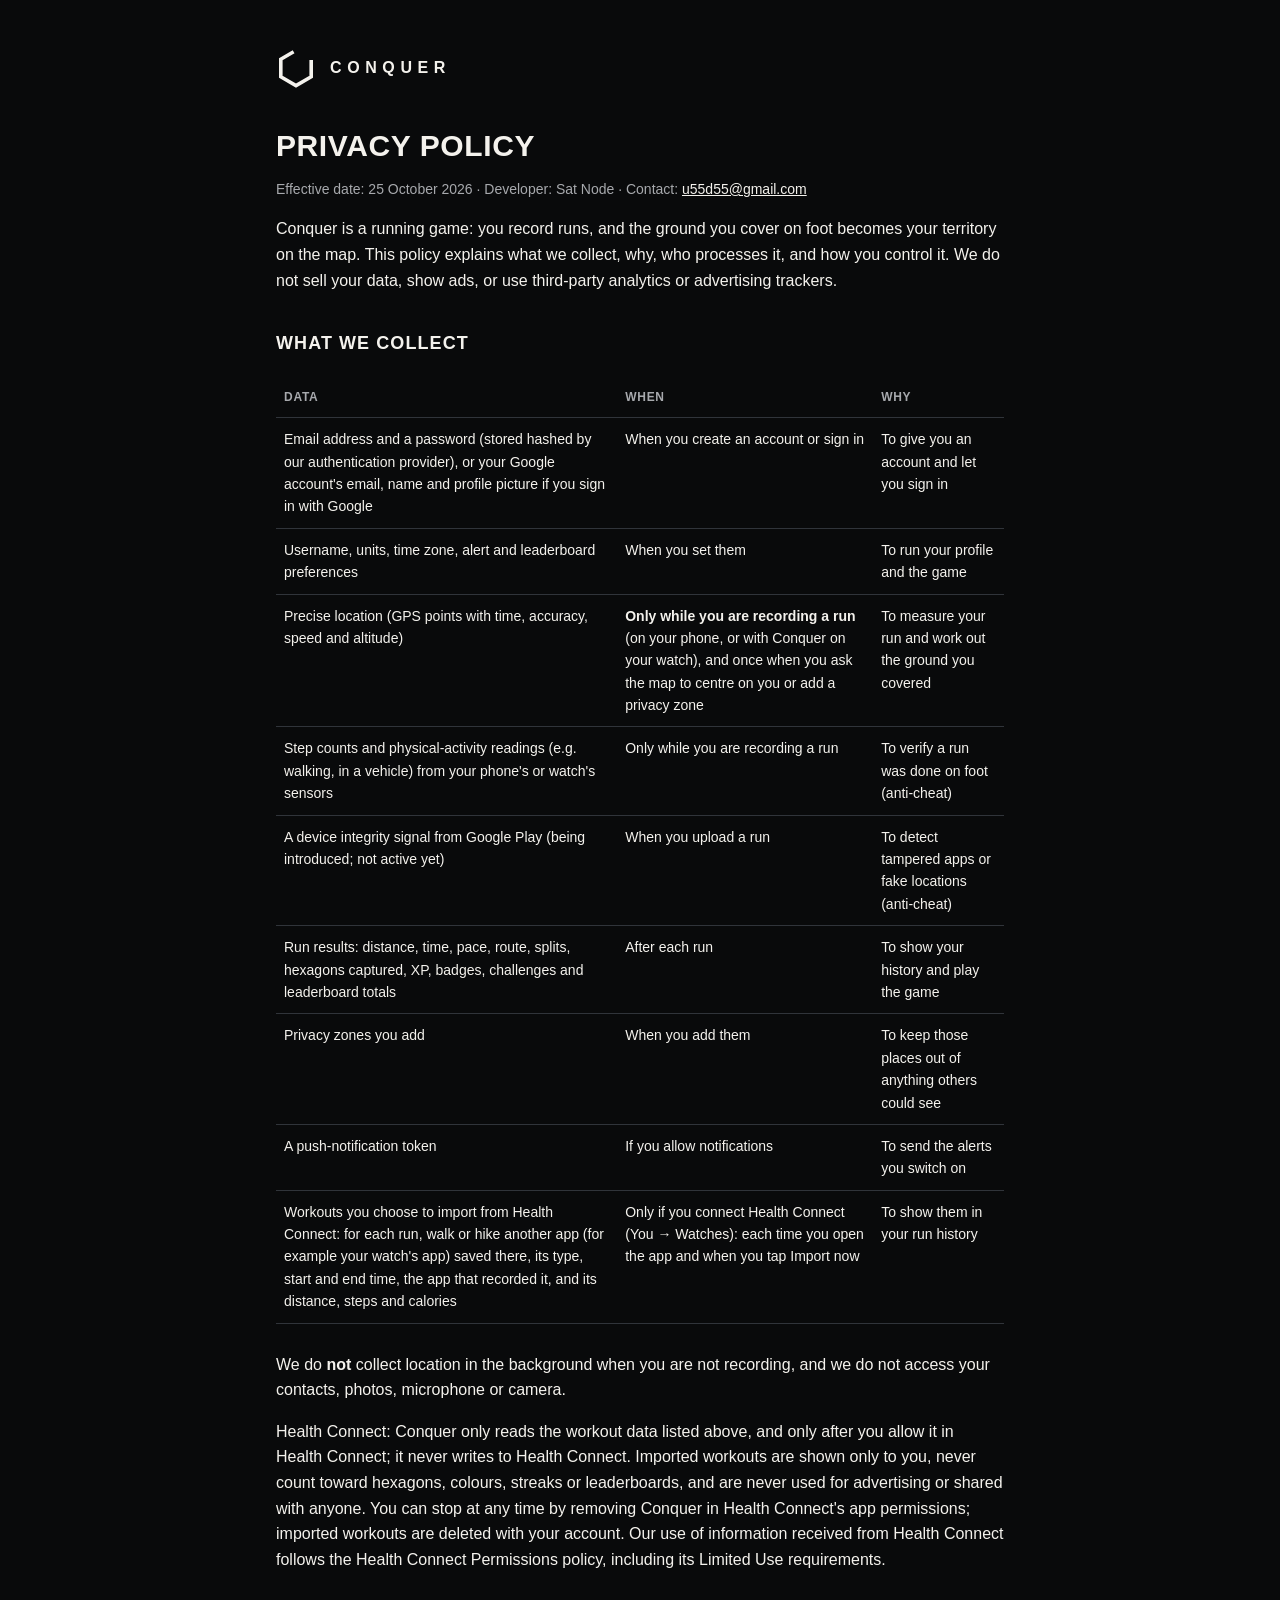
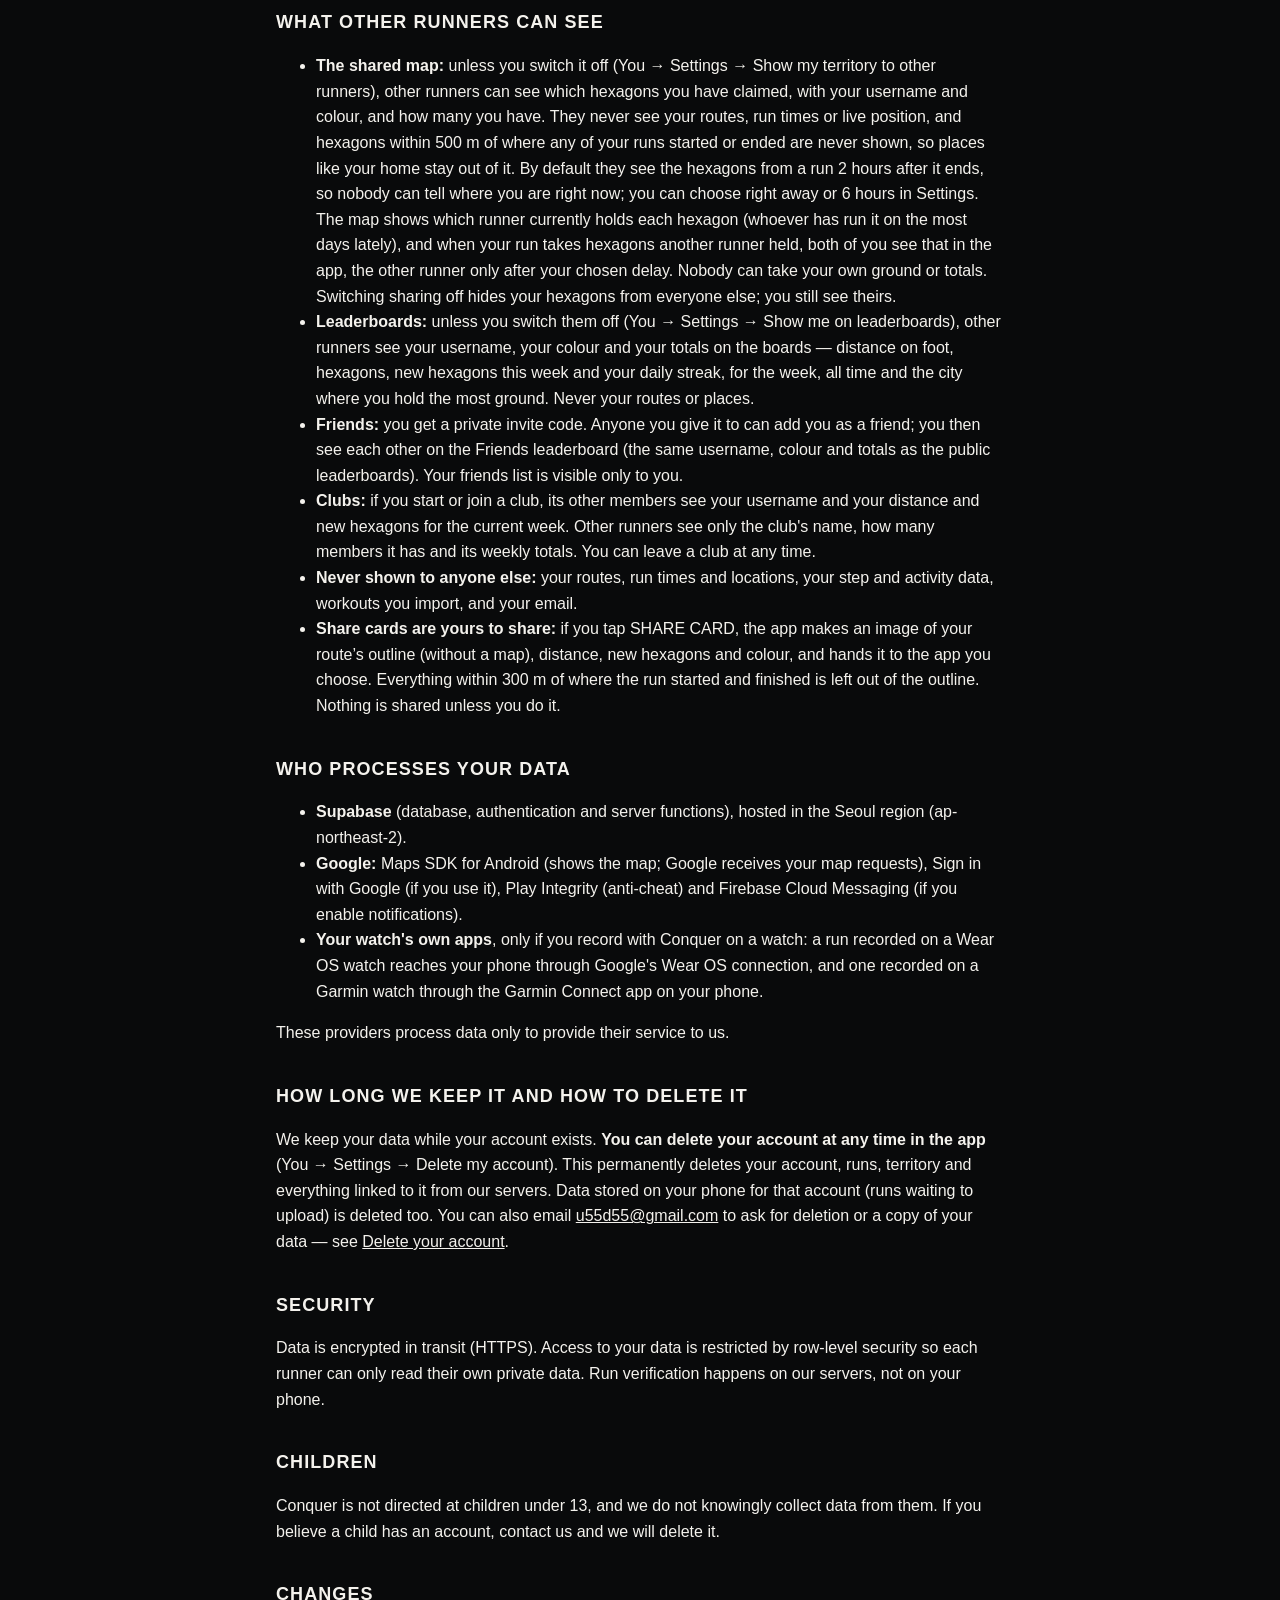
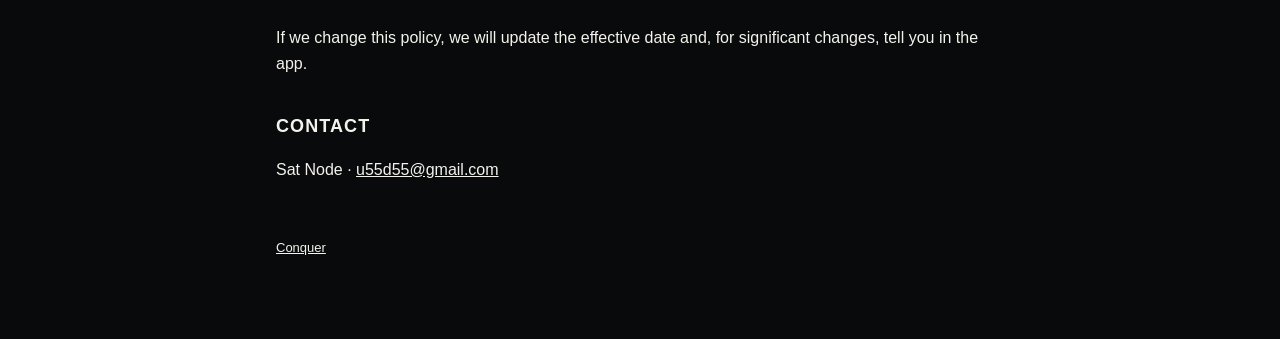
==== commit 9c91f295: "Privacy policy: clubs Co-Authored-By: Claude Opus 5.5 <noreply@anthropic.com>" ====
--- a/privacy/index.html
+++ b/privacy/index.html
@@ -43,6 +43,7 @@
     <li><strong>The shared map:</strong> unless you switch it off (You → Settings → Show my territory to other runners), other runners can see which hexagons you have claimed, with your username and colour, and how many you have. They never see your routes, run times or live position, and hexagons within 500 m of where any of your runs started or ended are never shown, so places like your home stay out of it. By default they see the hexagons from a run 2 hours after it ends, so nobody can tell where you are right now; you can choose right away or 6 hours in Settings. The map shows which runner currently holds each hexagon (whoever has run it on the most days lately), and when your run takes hexagons another runner held, both of you see that in the app, the other runner only after your chosen delay. Nobody can take your own ground or totals. Switching sharing off hides your hexagons from everyone else; you still see theirs.</li>
     <li><strong>Leaderboards:</strong> unless you switch them off (You &rarr; Settings &rarr; Show me on leaderboards), other runners see your username, your colour and your totals on the boards &mdash; distance on foot, hexagons, new hexagons this week and your daily streak, for the week, all time and the city where you hold the most ground. Never your routes or places.</li>
     <li><strong>Friends:</strong> you get a private invite code. Anyone you give it to can add you as a friend; you then see each other on the Friends leaderboard (the same username, colour and totals as the public leaderboards). Your friends list is visible only to you.</li>
+    <li><strong>Clubs:</strong> if you start or join a club, its other members see your username and your distance and new hexagons for the current week. Other runners see only the club's name, how many members it has and its weekly totals. You can leave a club at any time.</li>
     <li><strong>Never shown to anyone else:</strong> your routes, run times and locations, your step and activity data, workouts you import, and your email.</li>
     <li><strong>Share cards are yours to share:</strong> if you tap SHARE CARD, the app makes an image of your route&rsquo;s outline (without a map), distance, new hexagons and colour, and hands it to the app you choose. Everything within 300 m of where the run started and finished is left out of the outline. Nothing is shared unless you do it.</li>
   </ul>
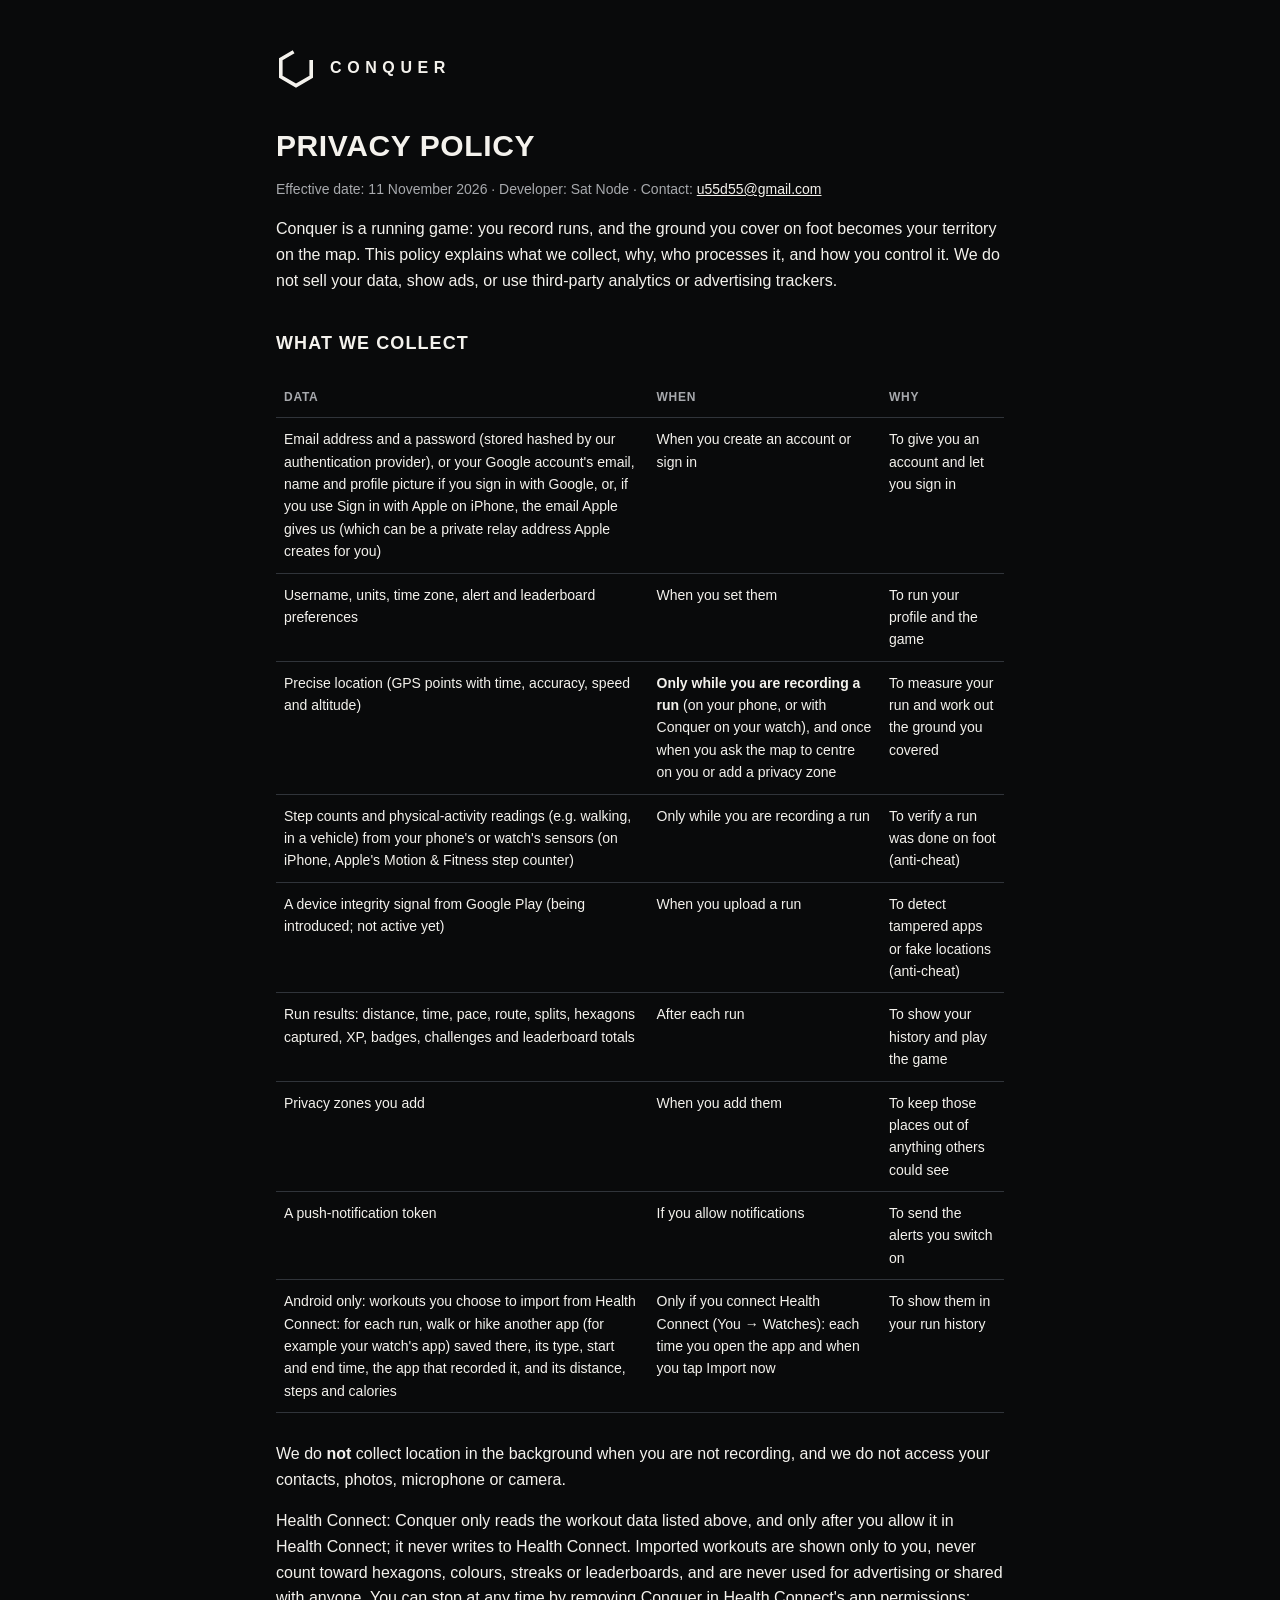
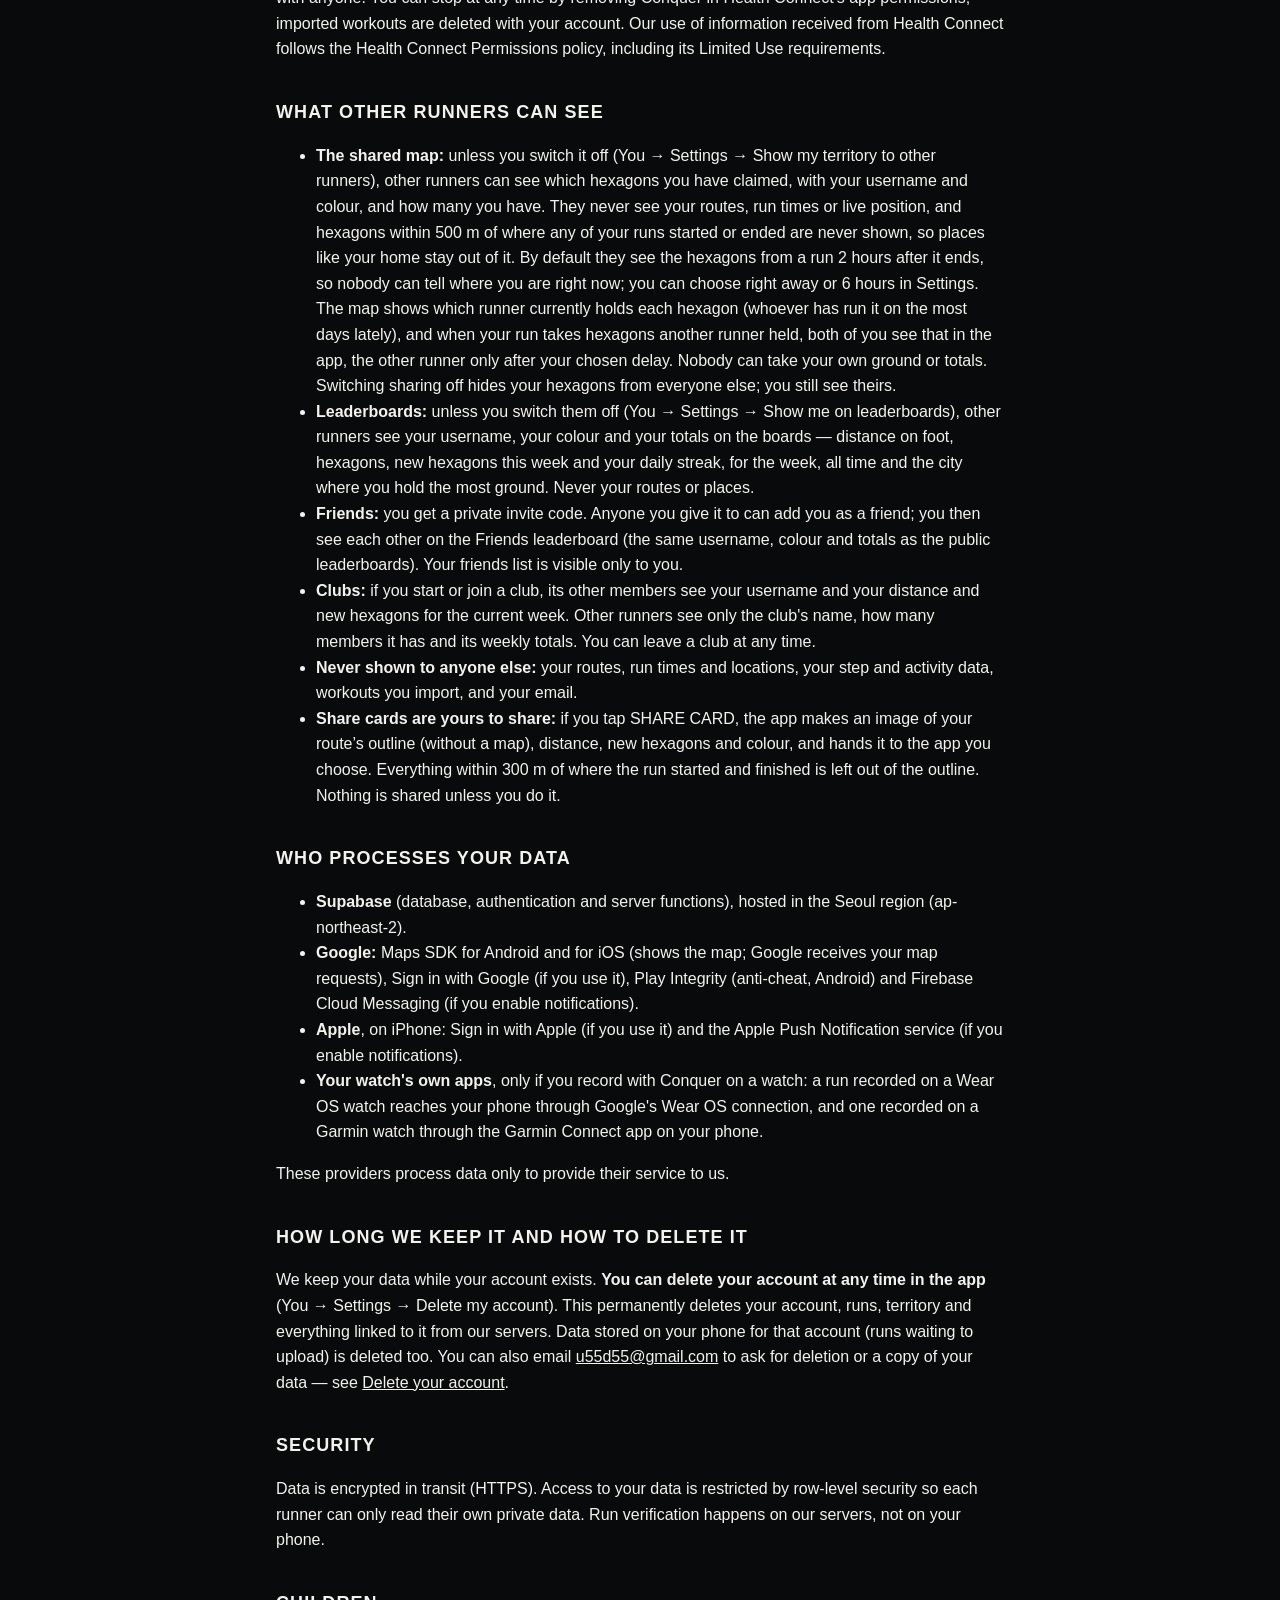
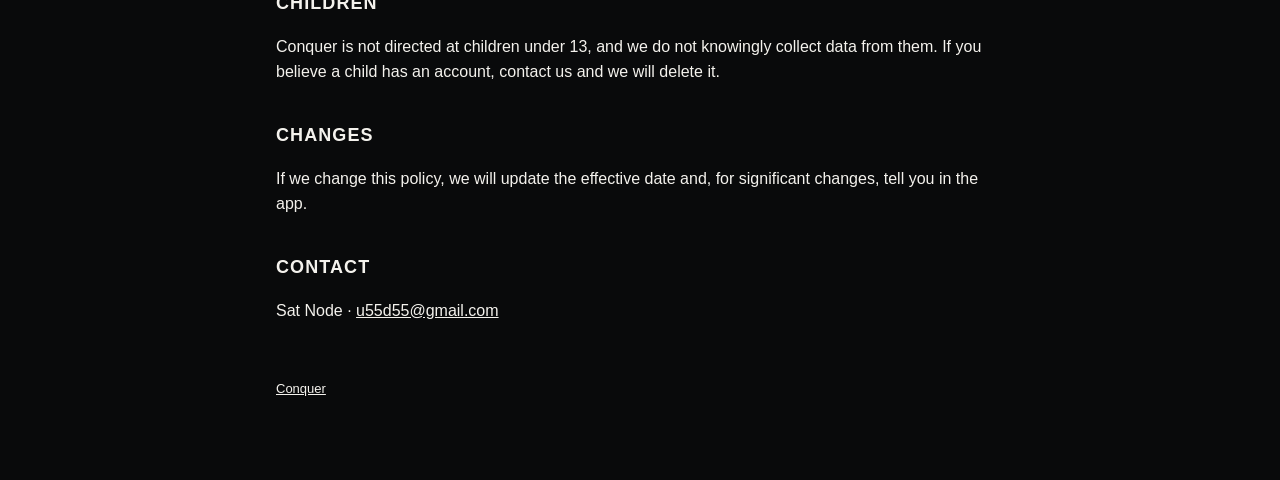
==== commit f91c20f6: "Privacy policy: iPhone (Sign in with Apple, Apple push, Maps for iOS) Co-Authored-By: Claude Opus 5." ====
--- a/privacy/index.html
+++ b/privacy/index.html
@@ -14,7 +14,7 @@
     <a href="../">CONQUER</a>
   </header>
   <h1>Privacy policy</h1>
-  <p class="meta">Effective date: 25 October 2026 · Developer: Sat Node · Contact: <a href="mailto:u55d55@gmail.com">u55d55@gmail.com</a></p>
+  <p class="meta">Effective date: 11 November 2026 · Developer: Sat Node · Contact: <a href="mailto:u55d55@gmail.com">u55d55@gmail.com</a></p>
 
   <p>Conquer is a running game: you record runs, and the ground you cover on foot becomes your territory on the map. This policy explains what we collect, why, who processes it, and how you control it. We do not sell your data, show ads, or use third-party analytics or advertising trackers.</p>
 
@@ -23,15 +23,15 @@
   <table>
     <thead><tr><th>Data</th><th>When</th><th>Why</th></tr></thead>
     <tbody>
-      <tr><td>Email address and a password (stored hashed by our authentication provider), or your Google account's email, name and profile picture if you sign in with Google</td><td>When you create an account or sign in</td><td>To give you an account and let you sign in</td></tr>
+      <tr><td>Email address and a password (stored hashed by our authentication provider), or your Google account's email, name and profile picture if you sign in with Google, or, if you use Sign in with Apple on iPhone, the email Apple gives us (which can be a private relay address Apple creates for you)</td><td>When you create an account or sign in</td><td>To give you an account and let you sign in</td></tr>
       <tr><td>Username, units, time zone, alert and leaderboard preferences</td><td>When you set them</td><td>To run your profile and the game</td></tr>
       <tr><td>Precise location (GPS points with time, accuracy, speed and altitude)</td><td><strong>Only while you are recording a run</strong> (on your phone, or with Conquer on your watch), and once when you ask the map to centre on you or add a privacy zone</td><td>To measure your run and work out the ground you covered</td></tr>
-      <tr><td>Step counts and physical-activity readings (e.g. walking, in a vehicle) from your phone's or watch's sensors</td><td>Only while you are recording a run</td><td>To verify a run was done on foot (anti-cheat)</td></tr>
+      <tr><td>Step counts and physical-activity readings (e.g. walking, in a vehicle) from your phone's or watch's sensors (on iPhone, Apple's Motion &amp; Fitness step counter)</td><td>Only while you are recording a run</td><td>To verify a run was done on foot (anti-cheat)</td></tr>
       <tr><td>A device integrity signal from Google Play (being introduced; not active yet)</td><td>When you upload a run</td><td>To detect tampered apps or fake locations (anti-cheat)</td></tr>
       <tr><td>Run results: distance, time, pace, route, splits, hexagons captured, XP, badges, challenges and leaderboard totals</td><td>After each run</td><td>To show your history and play the game</td></tr>
       <tr><td>Privacy zones you add</td><td>When you add them</td><td>To keep those places out of anything others could see</td></tr>
       <tr><td>A push-notification token</td><td>If you allow notifications</td><td>To send the alerts you switch on</td></tr>
-      <tr><td>Workouts you choose to import from Health Connect: for each run, walk or hike another app (for example your watch's app) saved there, its type, start and end time, the app that recorded it, and its distance, steps and calories</td><td>Only if you connect Health Connect (You → Watches): each time you open the app and when you tap Import now</td><td>To show them in your run history</td></tr>
+      <tr><td>Android only: workouts you choose to import from Health Connect: for each run, walk or hike another app (for example your watch's app) saved there, its type, start and end time, the app that recorded it, and its distance, steps and calories</td><td>Only if you connect Health Connect (You → Watches): each time you open the app and when you tap Import now</td><td>To show them in your run history</td></tr>
     </tbody>
   </table>
   </div>
@@ -51,7 +51,8 @@
   <h2>Who processes your data</h2>
   <ul>
     <li><strong>Supabase</strong> (database, authentication and server functions), hosted in the Seoul region (ap-northeast-2).</li>
-    <li><strong>Google:</strong> Maps SDK for Android (shows the map; Google receives your map requests), Sign in with Google (if you use it), Play Integrity (anti-cheat) and Firebase Cloud Messaging (if you enable notifications).</li>
+    <li><strong>Google:</strong> Maps SDK for Android and for iOS (shows the map; Google receives your map requests), Sign in with Google (if you use it), Play Integrity (anti-cheat, Android) and Firebase Cloud Messaging (if you enable notifications).</li>
+    <li><strong>Apple</strong>, on iPhone: Sign in with Apple (if you use it) and the Apple Push Notification service (if you enable notifications).</li>
     <li><strong>Your watch's own apps</strong>, only if you record with Conquer on a watch: a run recorded on a Wear OS watch reaches your phone through Google's Wear OS connection, and one recorded on a Garmin watch through the Garmin Connect app on your phone.</li>
   </ul>
   <p>These providers process data only to provide their service to us.</p>
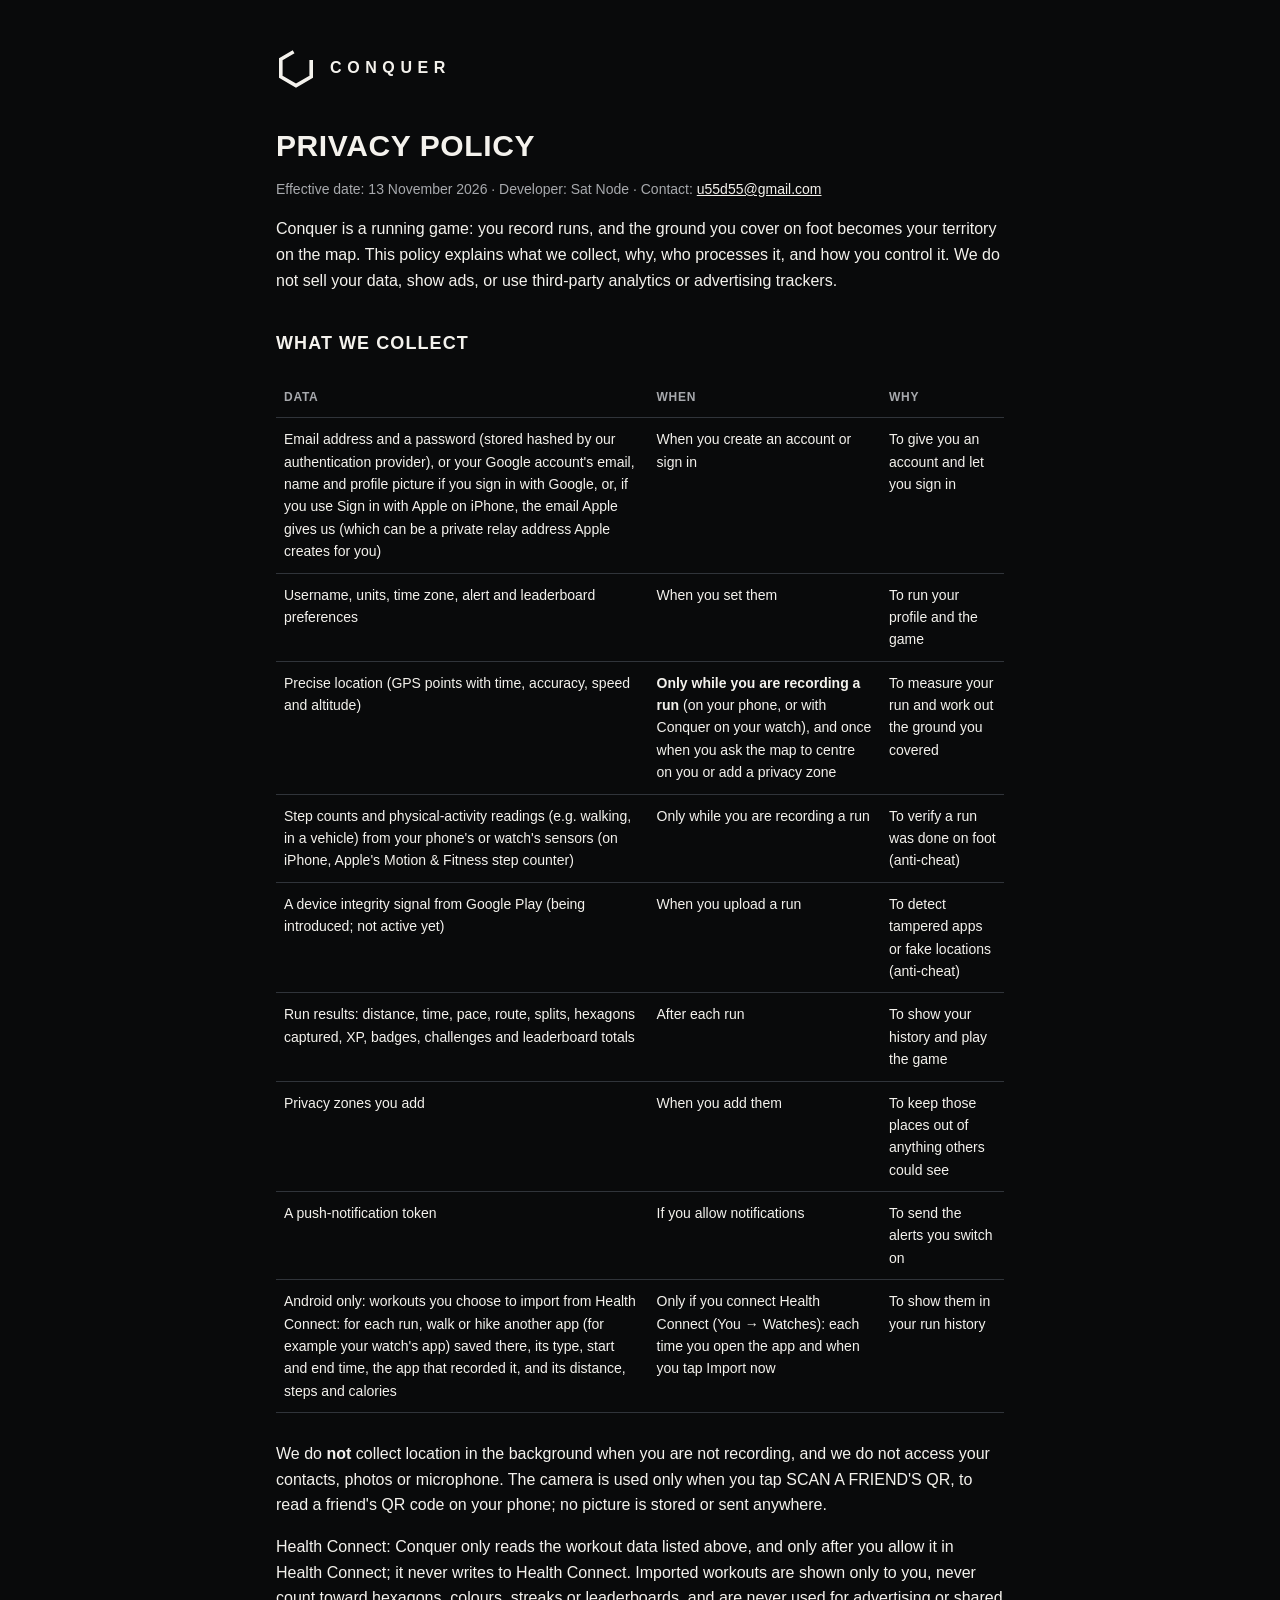
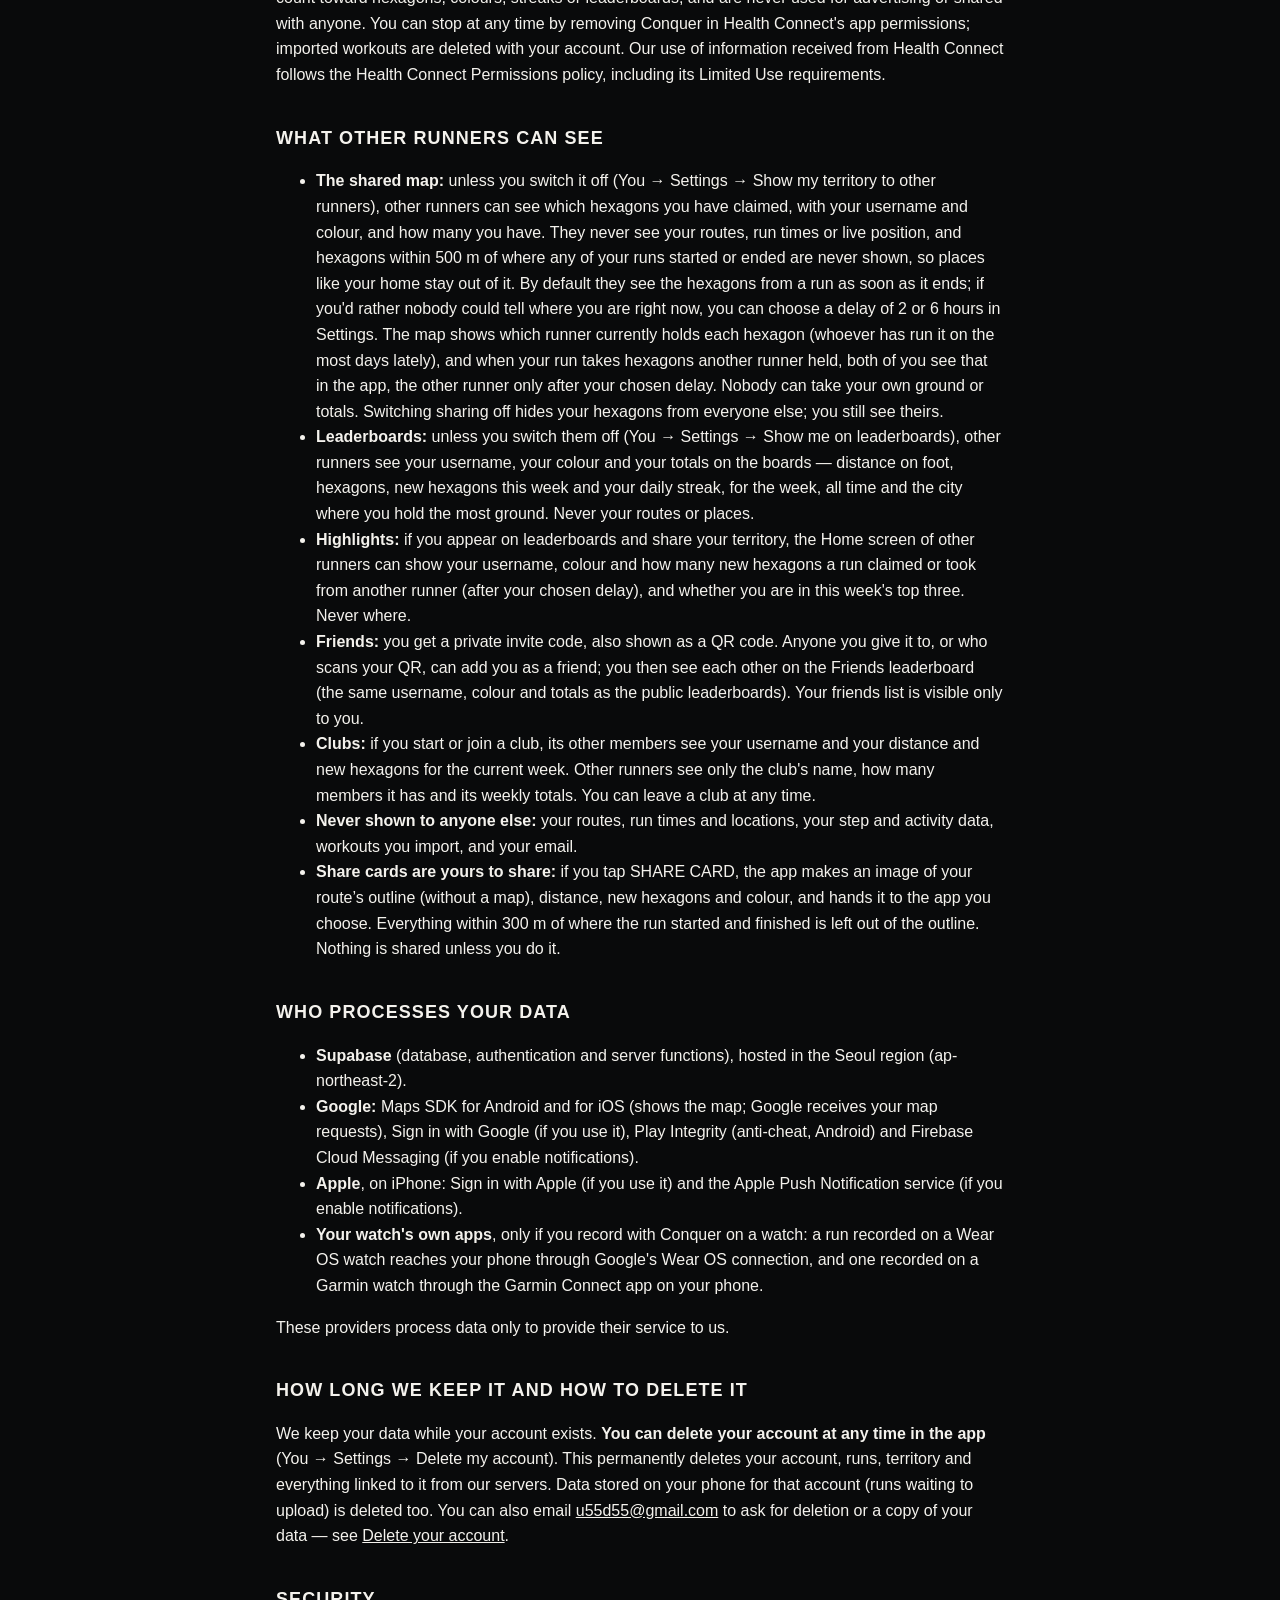
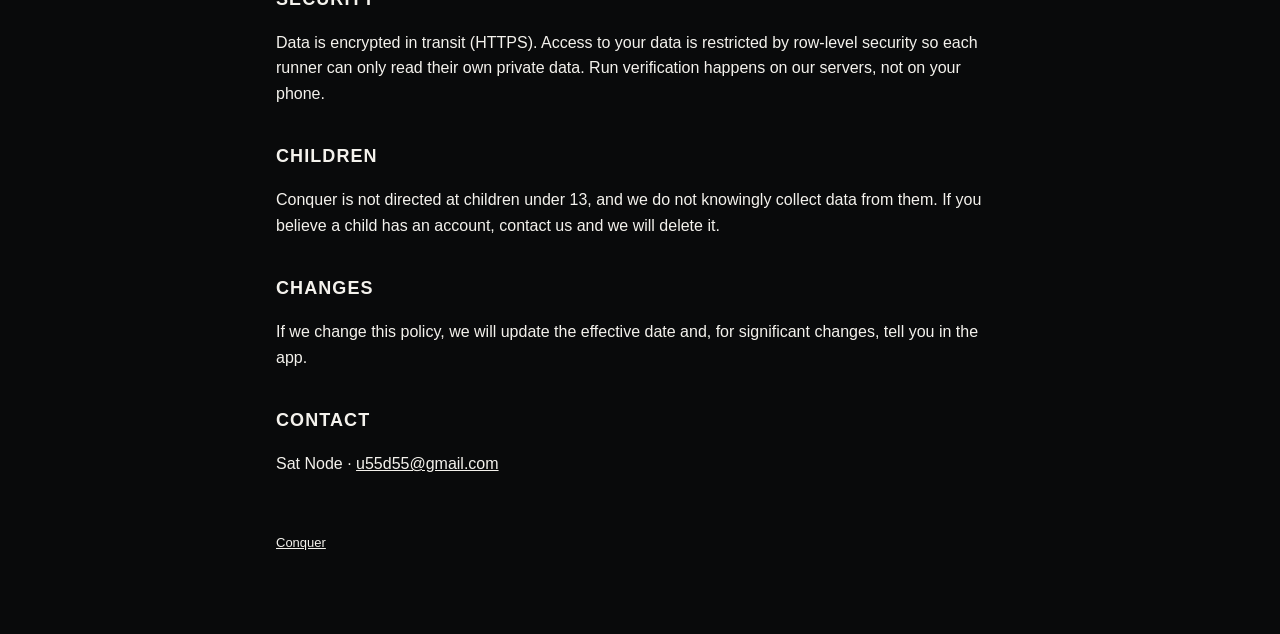
==== commit ef997025: "Friend QR landing page (add/?c=CODE); privacy: instant sharing by default, highlights, QR camera use" ====
--- a/privacy/index.html
+++ b/privacy/index.html
@@ -14,7 +14,7 @@
     <a href="../">CONQUER</a>
   </header>
   <h1>Privacy policy</h1>
-  <p class="meta">Effective date: 11 November 2026 · Developer: Sat Node · Contact: <a href="mailto:u55d55@gmail.com">u55d55@gmail.com</a></p>
+  <p class="meta">Effective date: 13 November 2026 · Developer: Sat Node · Contact: <a href="mailto:u55d55@gmail.com">u55d55@gmail.com</a></p>
 
   <p>Conquer is a running game: you record runs, and the ground you cover on foot becomes your territory on the map. This policy explains what we collect, why, who processes it, and how you control it. We do not sell your data, show ads, or use third-party analytics or advertising trackers.</p>
 
@@ -35,14 +35,15 @@
     </tbody>
   </table>
   </div>
-  <p>We do <strong>not</strong> collect location in the background when you are not recording, and we do not access your contacts, photos, microphone or camera.</p>
+  <p>We do <strong>not</strong> collect location in the background when you are not recording, and we do not access your contacts, photos or microphone. The camera is used only when you tap SCAN A FRIEND'S QR, to read a friend's QR code on your phone; no picture is stored or sent anywhere.</p>
   <p>Health Connect: Conquer only reads the workout data listed above, and only after you allow it in Health Connect; it never writes to Health Connect. Imported workouts are shown only to you, never count toward hexagons, colours, streaks or leaderboards, and are never used for advertising or shared with anyone. You can stop at any time by removing Conquer in Health Connect's app permissions; imported workouts are deleted with your account. Our use of information received from Health Connect follows the Health Connect Permissions policy, including its Limited Use requirements.</p>
 
   <h2>What other runners can see</h2>
   <ul>
-    <li><strong>The shared map:</strong> unless you switch it off (You → Settings → Show my territory to other runners), other runners can see which hexagons you have claimed, with your username and colour, and how many you have. They never see your routes, run times or live position, and hexagons within 500 m of where any of your runs started or ended are never shown, so places like your home stay out of it. By default they see the hexagons from a run 2 hours after it ends, so nobody can tell where you are right now; you can choose right away or 6 hours in Settings. The map shows which runner currently holds each hexagon (whoever has run it on the most days lately), and when your run takes hexagons another runner held, both of you see that in the app, the other runner only after your chosen delay. Nobody can take your own ground or totals. Switching sharing off hides your hexagons from everyone else; you still see theirs.</li>
+    <li><strong>The shared map:</strong> unless you switch it off (You → Settings → Show my territory to other runners), other runners can see which hexagons you have claimed, with your username and colour, and how many you have. They never see your routes, run times or live position, and hexagons within 500 m of where any of your runs started or ended are never shown, so places like your home stay out of it. By default they see the hexagons from a run as soon as it ends; if you'd rather nobody could tell where you are right now, you can choose a delay of 2 or 6 hours in Settings. The map shows which runner currently holds each hexagon (whoever has run it on the most days lately), and when your run takes hexagons another runner held, both of you see that in the app, the other runner only after your chosen delay. Nobody can take your own ground or totals. Switching sharing off hides your hexagons from everyone else; you still see theirs.</li>
     <li><strong>Leaderboards:</strong> unless you switch them off (You &rarr; Settings &rarr; Show me on leaderboards), other runners see your username, your colour and your totals on the boards &mdash; distance on foot, hexagons, new hexagons this week and your daily streak, for the week, all time and the city where you hold the most ground. Never your routes or places.</li>
-    <li><strong>Friends:</strong> you get a private invite code. Anyone you give it to can add you as a friend; you then see each other on the Friends leaderboard (the same username, colour and totals as the public leaderboards). Your friends list is visible only to you.</li>
+    <li><strong>Highlights:</strong> if you appear on leaderboards and share your territory, the Home screen of other runners can show your username, colour and how many new hexagons a run claimed or took from another runner (after your chosen delay), and whether you are in this week's top three. Never where.</li>
+    <li><strong>Friends:</strong> you get a private invite code, also shown as a QR code. Anyone you give it to, or who scans your QR, can add you as a friend; you then see each other on the Friends leaderboard (the same username, colour and totals as the public leaderboards). Your friends list is visible only to you.</li>
     <li><strong>Clubs:</strong> if you start or join a club, its other members see your username and your distance and new hexagons for the current week. Other runners see only the club's name, how many members it has and its weekly totals. You can leave a club at any time.</li>
     <li><strong>Never shown to anyone else:</strong> your routes, run times and locations, your step and activity data, workouts you import, and your email.</li>
     <li><strong>Share cards are yours to share:</strong> if you tap SHARE CARD, the app makes an image of your route&rsquo;s outline (without a map), distance, new hexagons and colour, and hands it to the app you choose. Everything within 300 m of where the run started and finished is left out of the outline. Nothing is shared unless you do it.</li>
